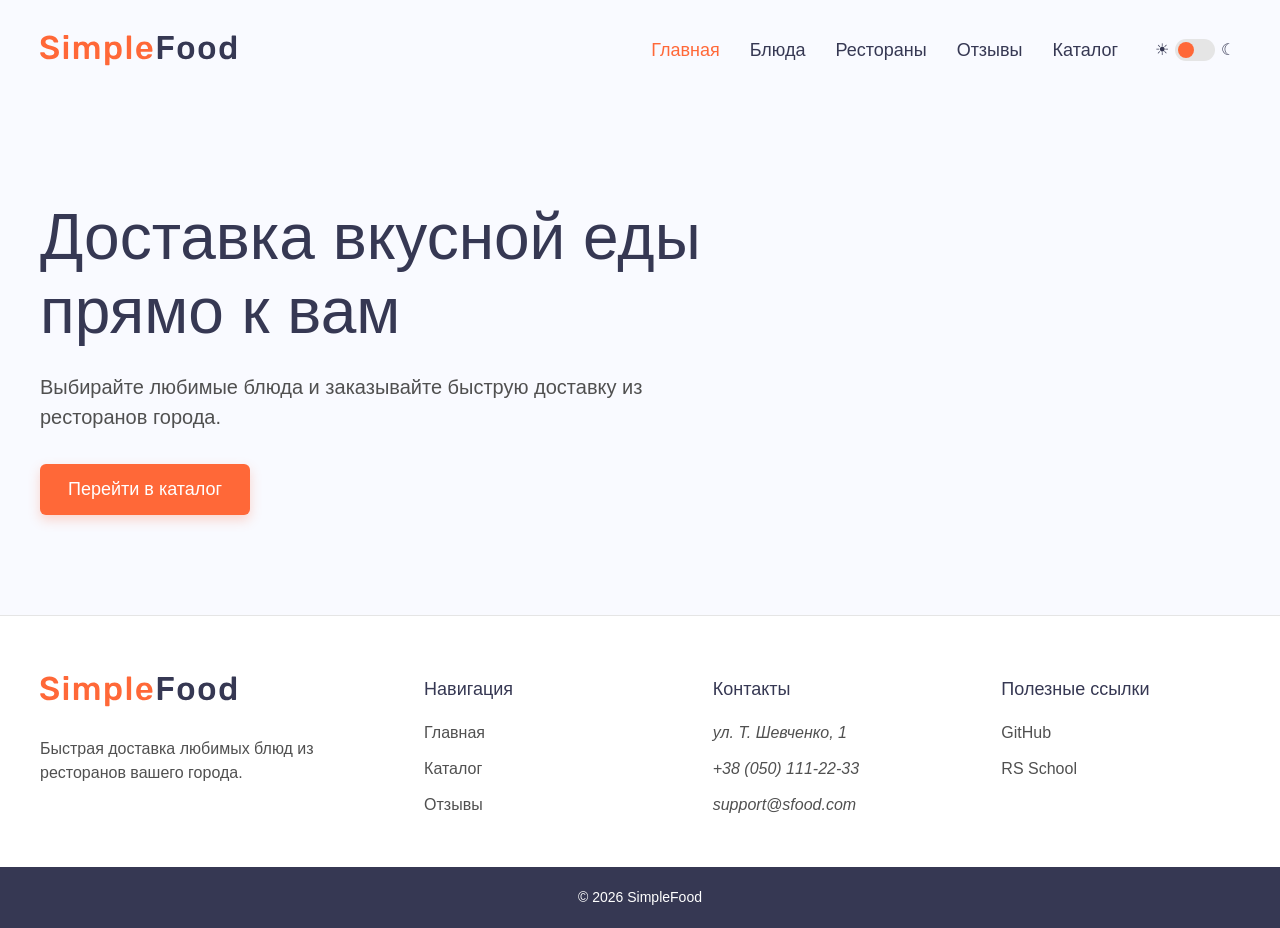
==== index.html @ 5d82dd4d "feat: add shared page structure" ====
<!DOCTYPE html>
<html lang="ru">
<head>
  <meta charset="UTF-8">
  <meta name="viewport" content="width=device-width, initial-scale=1.0">
  <meta name="description" content="SimpleFood — сервис быстрой доставки любимых блюд из ресторанов города.">
  <title>SimpleFood — доставка еды</title>
  <link rel="icon" href="assets/icons/favicon.svg" type="image/svg+xml">
  <link rel="stylesheet" href="css/style.css">
</head>
<body>
  <header class="header">
    <div class="container header__container">
      <a class="logo" href="index.html" aria-label="SimpleFood — на главную">
        <img class="logo__image" src="assets/icons/logo.svg" width="197" height="31" alt="SimpleFood">
      </a>

      <nav class="navigation" id="mobile-menu" aria-label="Основная навигация">
        <ul class="navigation__list">
          <li><a class="navigation__link navigation__link--active" href="index.html" aria-current="page">Главная</a></li>
          <li><a class="navigation__link" href="#popular">Блюда</a></li>
          <li><a class="navigation__link" href="#restaurants">Рестораны</a></li>
          <li><a class="navigation__link" href="#reviews">Отзывы</a></li>
          <li><a class="navigation__link" href="catalog.html">Каталог</a></li>
        </ul>
      </nav>

      <div class="header__actions">
        <button class="theme-switch" type="button" aria-label="Включить тёмную тему" aria-pressed="false">
          <span class="theme-switch__icon" aria-hidden="true">☀</span>
          <span class="theme-switch__track"><span class="theme-switch__thumb"></span></span>
          <span class="theme-switch__icon" aria-hidden="true">☾</span>
        </button>
        <button class="burger" type="button" aria-label="Открыть меню" aria-expanded="false" aria-controls="mobile-menu">
          <span class="burger__line"></span>
          <span class="burger__line"></span>
          <span class="burger__line"></span>
        </button>
      </div>
    </div>
  </header>

  <main>
    <section class="page-intro">
      <div class="container">
        <h1 class="page-intro__title">Доставка вкусной еды прямо к вам</h1>
        <p class="page-intro__text">Выбирайте любимые блюда и заказывайте быструю доставку из ресторанов города.</p>
        <a class="button" href="catalog.html">Перейти в каталог</a>
      </div>
    </section>
  </main>

  <footer class="footer" id="contacts">
    <div class="container footer__content">
      <div class="footer__about">
        <a class="logo" href="index.html" aria-label="SimpleFood — на главную">
          <img class="logo__image" src="assets/icons/logo.svg" width="197" height="31" alt="SimpleFood">
        </a>
        <p>Быстрая доставка любимых блюд из ресторанов вашего города.</p>
      </div>

      <nav class="footer__navigation" aria-label="Навигация в подвале">
        <h2 class="footer__title">Навигация</h2>
        <ul class="footer__list">
          <li><a href="index.html">Главная</a></li>
          <li><a href="catalog.html">Каталог</a></li>
          <li><a href="#reviews">Отзывы</a></li>
        </ul>
      </nav>

      <div class="footer__contacts">
        <h2 class="footer__title">Контакты</h2>
        <address>
          <ul class="footer__list">
            <li><a href="https://maps.google.com/?q=Тараса+Шевченко+1" target="_blank" rel="noopener noreferrer">ул. Т. Шевченко, 1</a></li>
            <li><a href="tel:+380501112233">+38&nbsp;(050)&nbsp;111&#8209;22&#8209;33</a></li>
            <li><a href="mailto:support@sfood.com">support@sfood.com</a></li>
          </ul>
        </address>
      </div>

      <div class="footer__resources">
        <h2 class="footer__title">Полезные ссылки</h2>
        <ul class="footer__list">
          <li><a href="https://github.com/YessetHumanMan" target="_blank" rel="noopener noreferrer">GitHub</a></li>
          <li><a href="https://rs.school/" target="_blank" rel="noopener noreferrer">RS School</a></li>
        </ul>
      </div>
    </div>
    <div class="footer__bottom">
      <div class="container">
        <p>© 2026 SimpleFood</p>
      </div>
    </div>
  </footer>
</body>
</html>
---- css/style.css ----
@font-face {
  font-family: "Rubik";
  src: url("../assets/fonts/rubik-regular.woff2") format("woff2");
  font-weight: 400;
  font-style: normal;
  font-display: swap;
}

@font-face {
  font-family: "Rubik";
  src: url("../assets/fonts/rubik-medium.woff2") format("woff2");
  font-weight: 500;
  font-style: normal;
  font-display: swap;
}

:root {
  color-scheme: light;
  --color-background: #f9faff;
  --color-surface: #ffffff;
  --color-text: #363853;
  --color-muted: #505050;
  --color-accent: #ff6838;
  --color-accent-hover: #e95425;
  --color-border: #e5e5e5;
  --color-footer-bottom: #363853;
  --color-footer-bottom-text: #ffffff;
  --shadow: 0 5px 20px rgb(0 0 0 / 8%);
  --container-width: 1200px;
  --page-padding: 15px;
}

[data-theme="dark"] {
  color-scheme: dark;
  --color-background: #1d1f2b;
  --color-surface: #292c3d;
  --color-text: #f5f5f7;
  --color-muted: #c6c8d2;
  --color-accent: #ff7a50;
  --color-accent-hover: #ff9474;
  --color-border: #42465d;
  --color-footer-bottom: #11131b;
  --color-footer-bottom-text: #f5f5f7;
  --shadow: 0 5px 20px rgb(0 0 0 / 25%);
}

*,
*::before,
*::after {
  box-sizing: border-box;
}

html {
  scroll-behavior: smooth;
}

body {
  min-width: 320px;
  min-height: 100vh;
  margin: 0;
  display: flex;
  flex-direction: column;
  color: var(--color-text);
  background-color: var(--color-background);
  font-family: "Rubik", Arial, sans-serif;
  font-size: 18px;
  line-height: 1.5;
}

main {
  flex-grow: 1;
}

img {
  display: block;
  max-width: 100%;
  height: auto;
}

button,
a {
  font: inherit;
}

a {
  color: inherit;
  text-decoration: none;
}

button {
  color: inherit;
}

ul {
  margin: 0;
  padding: 0;
  list-style: none;
}

h1,
h2,
p {
  margin-top: 0;
}

.container {
  width: 100%;
  max-width: calc(var(--container-width) + 2 * var(--page-padding));
  margin-inline: auto;
  padding-inline: var(--page-padding);
}

.header {
  position: relative;
  z-index: 10;
  background-color: var(--color-background);
  border-bottom: 1px solid transparent;
}

.header__container {
  min-height: 100px;
  display: flex;
  align-items: center;
  gap: 32px;
}

.logo {
  display: inline-flex;
  flex-shrink: 0;
  border-radius: 4px;
}

.logo:focus-visible,
.navigation__link:focus-visible,
.footer a:focus-visible {
  outline: 2px solid var(--color-accent);
  outline-offset: 4px;
}

.navigation {
  margin-left: auto;
}

.navigation__list {
  display: flex;
  align-items: center;
  gap: 30px;
}

.navigation__link,
.footer a {
  transition: color 0.25s ease;
}

.navigation__link:hover,
.navigation__link--active,
.footer a:hover {
  color: var(--color-accent);
}

.header__actions {
  display: flex;
  align-items: center;
  gap: 18px;
}

.theme-switch {
  padding: 5px;
  display: inline-flex;
  align-items: center;
  gap: 6px;
  background: transparent;
  border: 0;
  border-radius: 20px;
  cursor: pointer;
}

.theme-switch:focus-visible,
.burger:focus-visible,
.button:focus-visible {
  outline: 2px solid var(--color-accent);
  outline-offset: 3px;
}

.theme-switch__icon {
  font-size: 16px;
  line-height: 1;
}

.theme-switch__track {
  width: 40px;
  height: 22px;
  padding: 3px;
  display: block;
  background-color: var(--color-border);
  border-radius: 20px;
  transition: background-color 0.25s ease;
}

.theme-switch__thumb {
  width: 16px;
  height: 16px;
  display: block;
  background-color: var(--color-accent);
  border-radius: 50%;
  transition: transform 0.25s ease;
}

[data-theme="dark"] .theme-switch__thumb {
  transform: translateX(18px);
}

.burger {
  width: 44px;
  height: 44px;
  padding: 10px 7px;
  display: none;
  flex-direction: column;
  justify-content: space-between;
  background: transparent;
  border: 0;
  border-radius: 4px;
  cursor: pointer;
}

.burger__line {
  width: 30px;
  height: 2px;
  display: block;
  background-color: currentColor;
  border-radius: 2px;
}

.page-intro {
  min-height: 420px;
  padding-block: 100px;
  display: flex;
  align-items: center;
}

.page-intro--compact {
  min-height: 320px;
  padding-block: 70px;
}

.page-intro__title {
  max-width: 760px;
  margin-bottom: 24px;
  font-size: clamp(38px, 5vw, 66px);
  font-weight: 500;
  line-height: 1.15;
}

.page-intro--compact .page-intro__title {
  font-size: clamp(36px, 4vw, 52px);
}

.page-intro__text {
  max-width: 650px;
  margin-bottom: 32px;
  color: var(--color-muted);
  font-size: 20px;
}

.button {
  min-height: 50px;
  padding: 12px 28px;
  display: inline-flex;
  align-items: center;
  justify-content: center;
  color: #ffffff;
  background-color: var(--color-accent);
  border-radius: 6px;
  box-shadow: 0 5px 12px rgb(255 104 56 / 25%);
  transition: background-color 0.25s ease, box-shadow 0.25s ease;
}

.button:hover {
  background-color: var(--color-accent-hover);
  box-shadow: 0 7px 16px rgb(255 104 56 / 35%);
}

.breadcrumbs {
  margin-bottom: 20px;
  display: flex;
  gap: 10px;
  color: var(--color-muted);
  font-size: 16px;
}

.breadcrumbs a:hover {
  color: var(--color-accent);
}

.footer {
  padding-top: 60px;
  background-color: var(--color-surface);
  border-top: 1px solid var(--color-border);
}

.footer__content {
  padding-bottom: 50px;
  display: grid;
  grid-template-columns: minmax(230px, 1.4fr) repeat(3, 1fr);
  gap: 50px;
}

.footer__about p {
  max-width: 290px;
  margin: 22px 0 0;
  color: var(--color-muted);
  font-size: 16px;
}

.footer__title {
  margin-bottom: 18px;
  font-size: 18px;
  font-weight: 500;
}

.footer__contacts {
  font-style: normal;
}

.footer__list {
  display: grid;
  gap: 12px;
  color: var(--color-muted);
  font-size: 16px;
}

.footer__bottom {
  padding-block: 20px;
  color: var(--color-footer-bottom-text);
  background-color: var(--color-footer-bottom);
  text-align: center;
}

.footer__bottom p {
  margin: 0;
  font-size: 14px;
}

@media (max-width: 900px) {
  .header__container {
    min-height: 80px;
  }

  .navigation__list {
    gap: 18px;
  }

  .navigation__link {
    font-size: 16px;
  }

  .footer__content {
    grid-template-columns: repeat(2, 1fr);
  }
}

@media (max-width: 768px) {
  :root {
    --page-padding: 24px;
  }

  .navigation {
    display: none;
  }

  .header__actions {
    margin-left: auto;
  }

  .burger {
    display: flex;
  }

  .page-intro {
    min-height: 360px;
    padding-block: 70px;
  }
}

@media (max-width: 520px) {
  :root {
    --page-padding: 15px;
  }

  body {
    font-size: 16px;
  }

  .header__container {
    min-height: 70px;
    gap: 12px;
  }

  .logo__image {
    width: 150px;
  }

  .header__actions {
    gap: 8px;
  }

  .theme-switch__icon {
    display: none;
  }

  .page-intro {
    min-height: 330px;
    padding-block: 55px;
  }

  .page-intro__text {
    font-size: 18px;
  }

  .footer {
    padding-top: 45px;
  }

  .footer__content {
    padding-bottom: 40px;
    grid-template-columns: 1fr;
    gap: 34px;
  }
}
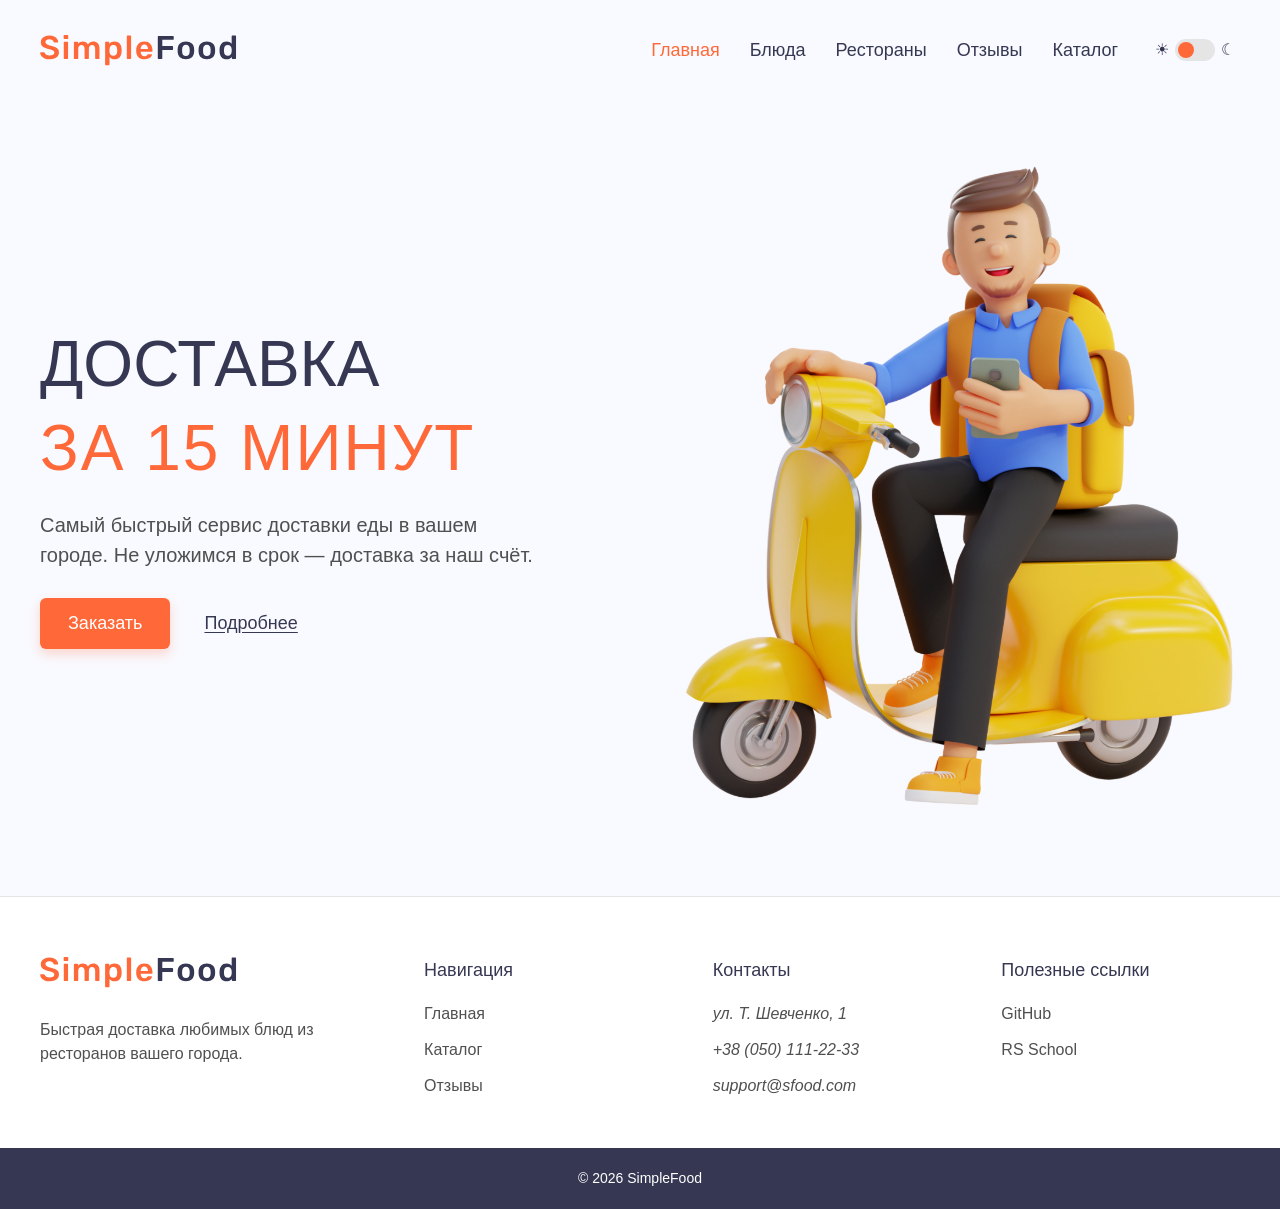
==== commit fdea505b: "feat: add delivery hero section" ====
--- a/index.html
+++ b/index.html
@@ -41,11 +41,17 @@
   </header>
 
   <main>
-    <section class="page-intro">
-      <div class="container">
-        <h1 class="page-intro__title">Доставка вкусной еды прямо к вам</h1>
-        <p class="page-intro__text">Выбирайте любимые блюда и заказывайте быструю доставку из ресторанов города.</p>
-        <a class="button" href="catalog.html">Перейти в каталог</a>
+    <section class="hero">
+      <div class="container hero__container">
+        <div class="hero__content">
+          <h1 class="hero__title">Доставка <span>за 15 минут</span></h1>
+          <p class="hero__text">Самый быстрый сервис доставки еды в вашем городе. Не уложимся в срок — доставка за наш счёт.</p>
+          <div class="hero__actions">
+            <a class="button" href="catalog.html">Заказать</a>
+            <a class="text-link" href="#benefits">Подробнее</a>
+          </div>
+        </div>
+        <img class="hero__image" src="assets/images/hero/courier.png" width="560" height="660" alt="Курьер SimpleFood на жёлтом скутере">
       </div>
     </section>
   </main>
--- a/css/style.css
+++ b/css/style.css
@@ -132,6 +132,7 @@
 
 .logo:focus-visible,
 .navigation__link:focus-visible,
+.text-link:focus-visible,
 .footer a:focus-visible {
   outline: 2px solid var(--color-accent);
   outline-offset: 4px;
@@ -231,6 +232,69 @@
   border-radius: 2px;
 }
 
+.hero {
+  padding-block: 55px 80px;
+}
+
+.hero__container {
+  min-height: 660px;
+  display: flex;
+  align-items: center;
+  justify-content: space-between;
+  gap: 60px;
+}
+
+.hero__content {
+  position: relative;
+  z-index: 1;
+  width: 100%;
+  max-width: 500px;
+}
+
+.hero__title {
+  margin-bottom: 20px;
+  font-size: clamp(48px, 5vw, 66px);
+  font-weight: 500;
+  line-height: 1.3;
+  text-transform: uppercase;
+}
+
+.hero__title span {
+  display: block;
+  color: var(--color-accent);
+  letter-spacing: 2px;
+}
+
+.hero__text {
+  margin-bottom: 28px;
+  color: var(--color-muted);
+  font-size: 20px;
+}
+
+.hero__actions {
+  display: flex;
+  align-items: center;
+  gap: 34px;
+}
+
+.text-link {
+  border-radius: 3px;
+  text-decoration: underline;
+  text-underline-offset: 3px;
+  transition: color 0.25s ease, text-decoration-color 0.25s ease;
+}
+
+.text-link:hover {
+  color: var(--color-accent);
+  text-decoration-color: transparent;
+}
+
+.hero__image {
+  width: min(48%, 560px);
+  flex-shrink: 0;
+  object-fit: contain;
+}
+
 .page-intro {
   min-height: 420px;
   padding-block: 100px;
@@ -344,14 +408,40 @@
 @media (max-width: 900px) {
   .header__container {
     min-height: 80px;
+    gap: 18px;
+  }
+
+  .header .logo__image {
+    width: 165px;
   }
 
   .navigation__list {
-    gap: 18px;
+    gap: 14px;
   }
 
   .navigation__link {
-    font-size: 16px;
+    font-size: 15px;
+  }
+
+  .header__actions {
+    gap: 10px;
+  }
+
+  .theme-switch__icon {
+    display: none;
+  }
+
+  .hero__container {
+    min-height: 570px;
+    gap: 25px;
+  }
+
+  .hero__content {
+    max-width: 420px;
+  }
+
+  .hero__image {
+    width: min(46%, 450px);
   }
 
   .footer__content {
@@ -376,6 +466,27 @@
     display: flex;
   }
 
+  .hero {
+    padding-block: 30px 60px;
+  }
+
+  .hero__container {
+    position: relative;
+    min-height: 560px;
+    justify-content: center;
+  }
+
+  .hero__content {
+    max-width: 500px;
+  }
+
+  .hero__image {
+    position: absolute;
+    right: 5%;
+    width: min(65vw, 500px);
+    opacity: 0.2;
+  }
+
   .page-intro {
     min-height: 360px;
     padding-block: 70px;
@@ -396,7 +507,8 @@
     gap: 12px;
   }
 
-  .logo__image {
+  .header .logo__image,
+  .footer .logo__image {
     width: 150px;
   }
 
@@ -406,6 +518,42 @@
 
   .theme-switch__icon {
     display: none;
+  }
+
+  .hero {
+    padding-block: 20px 45px;
+  }
+
+  .hero__container {
+    min-height: 450px;
+    justify-content: flex-start;
+  }
+
+  .hero__title {
+    max-width: 340px;
+    margin-bottom: 16px;
+    font-size: clamp(38px, 11vw, 48px);
+  }
+
+  .hero__text {
+    max-width: 340px;
+    margin-bottom: 24px;
+    font-size: 16px;
+  }
+
+  .hero__actions {
+    gap: 24px;
+  }
+
+  .hero__actions .button {
+    min-height: 44px;
+    padding: 9px 24px;
+    font-size: 15px;
+  }
+
+  .hero__image {
+    right: -10px;
+    width: 270px;
   }
 
   .page-intro {
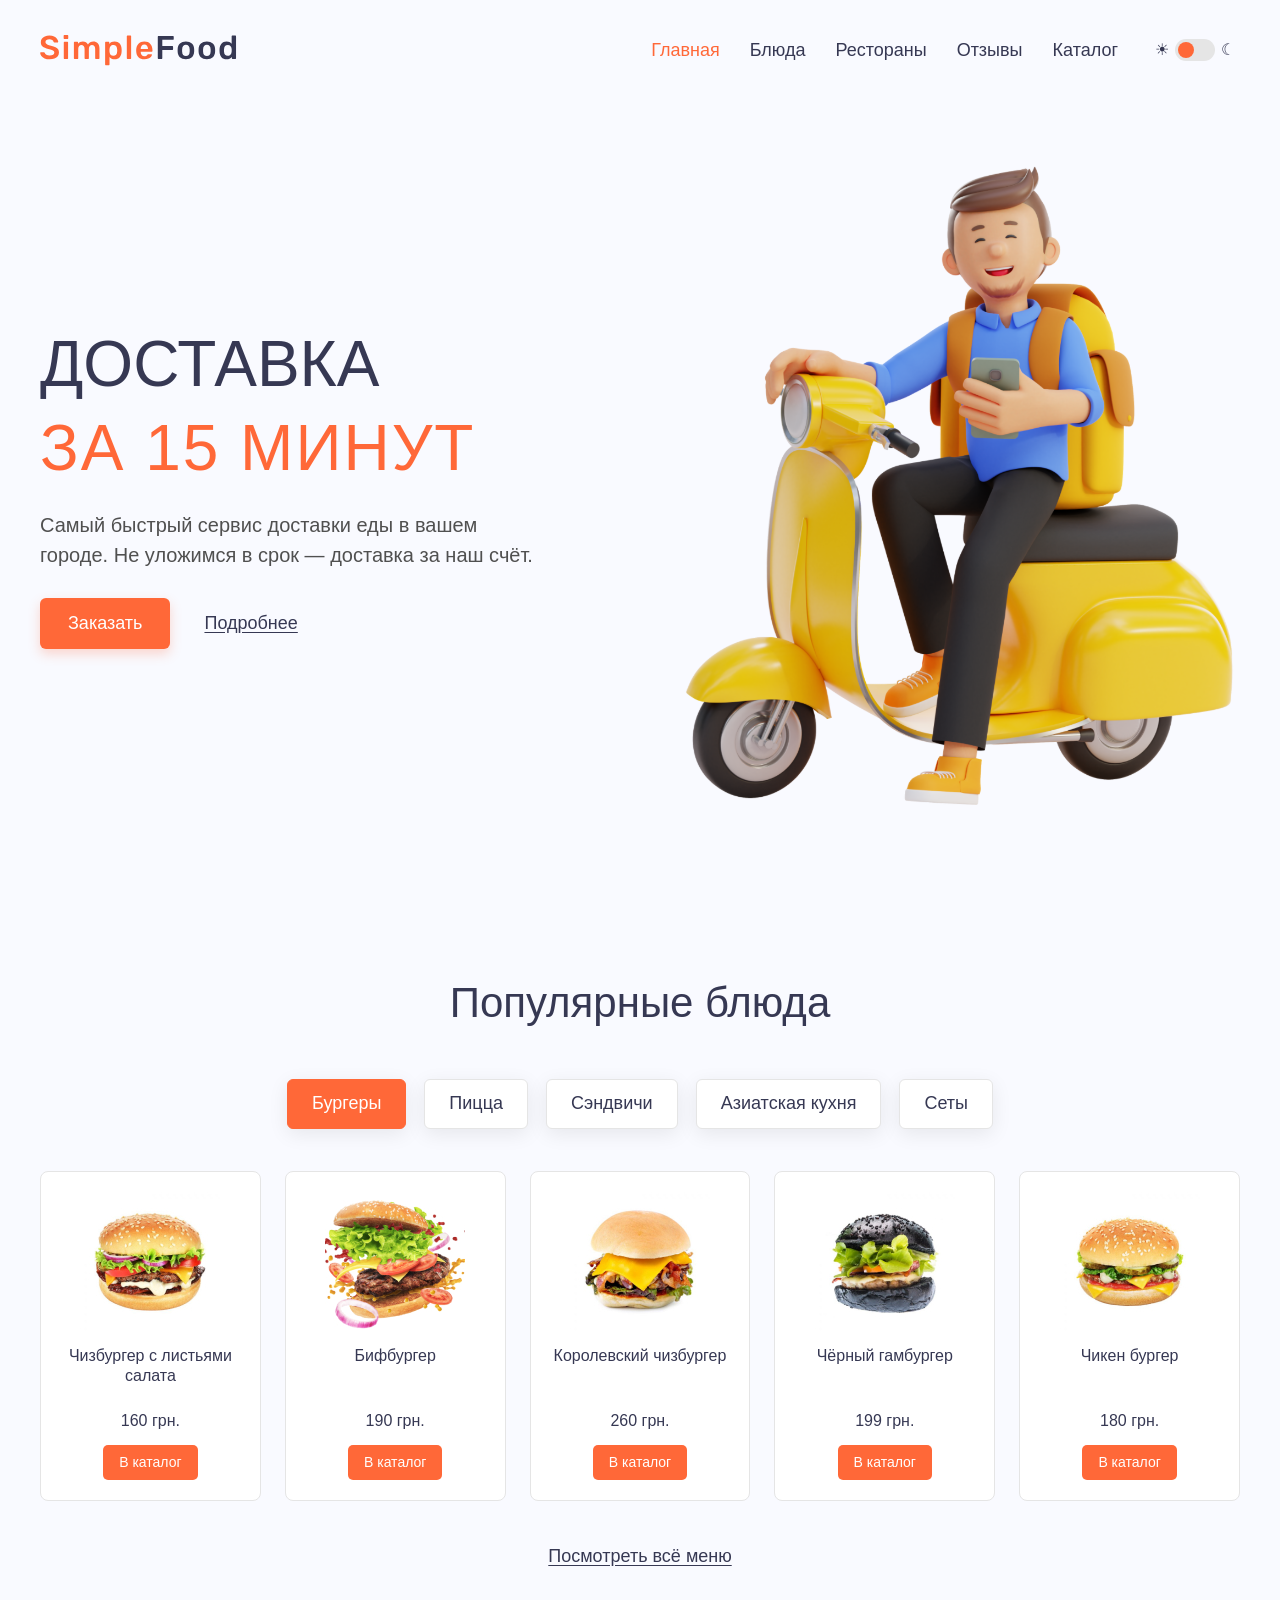
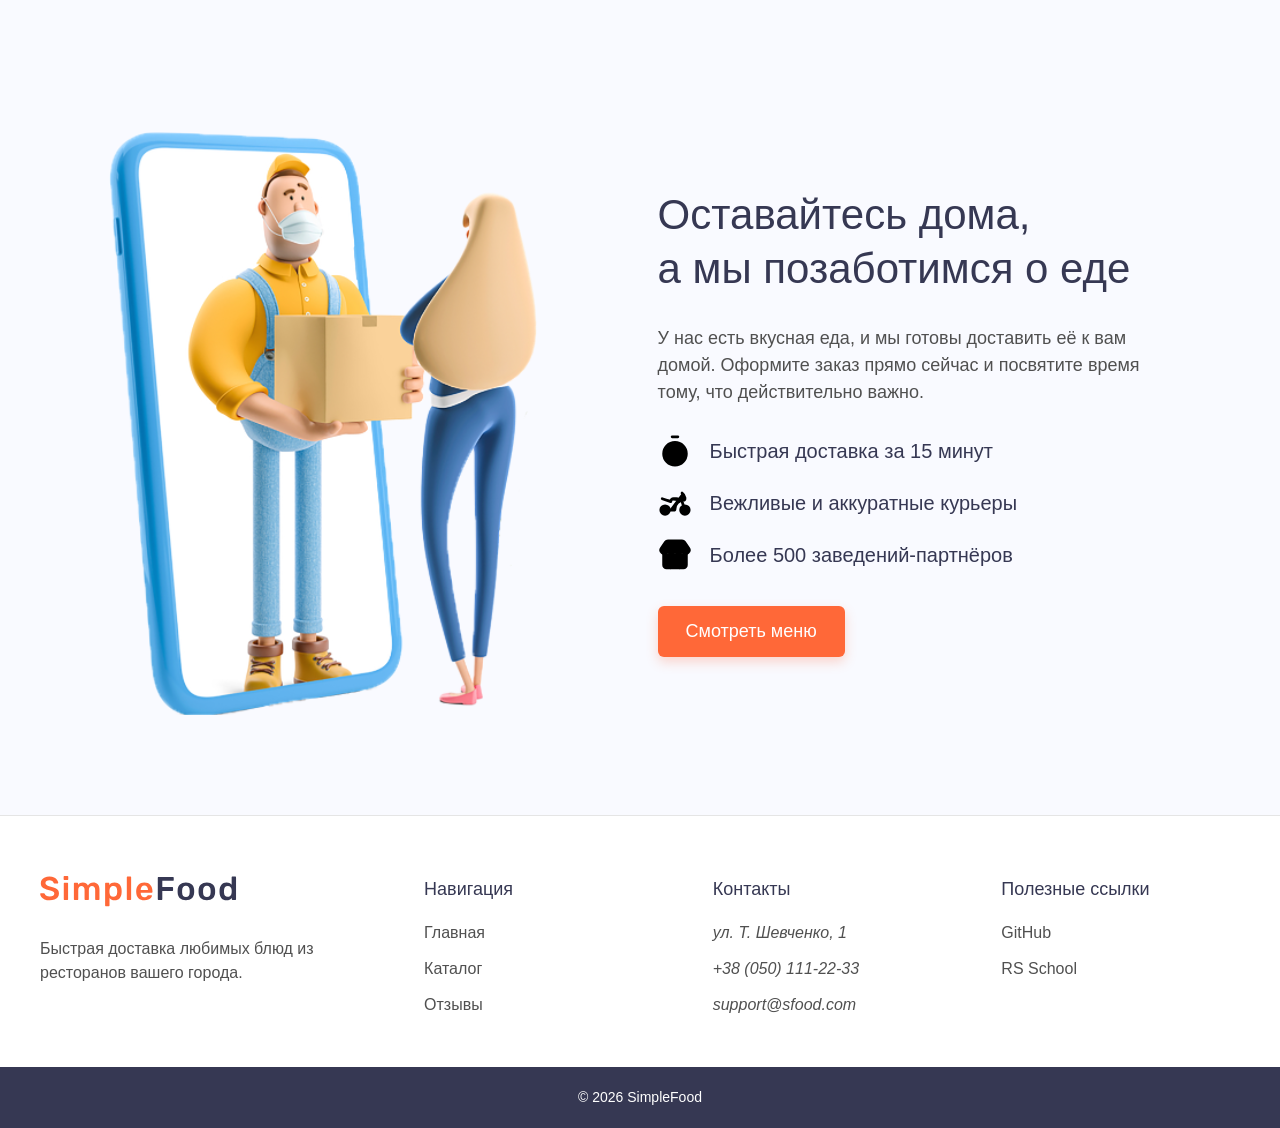
==== commit c1918fa4: "feat: add popular dishes and delivery benefits" ====
--- a/index.html
+++ b/index.html
@@ -54,6 +54,88 @@
         <img class="hero__image" src="assets/images/hero/courier.png" width="560" height="660" alt="Курьер SimpleFood на жёлтом скутере">
       </div>
     </section>
+
+    <section class="popular" id="popular">
+      <div class="container">
+        <h2 class="section-title">Популярные блюда</h2>
+        <ul class="category-list" aria-label="Категории популярных блюд">
+          <li><button class="category-list__button category-list__button--active" type="button" aria-pressed="true">Бургеры</button></li>
+          <li><button class="category-list__button" type="button" aria-pressed="false">Пицца</button></li>
+          <li><button class="category-list__button" type="button" aria-pressed="false">Сэндвичи</button></li>
+          <li><button class="category-list__button" type="button" aria-pressed="false">Азиатская кухня</button></li>
+          <li><button class="category-list__button" type="button" aria-pressed="false">Сеты</button></li>
+        </ul>
+
+        <ul class="product-grid">
+          <li>
+            <article class="product-card">
+              <img class="product-card__image" src="assets/images/products/cheeseburger.jpg" width="140" height="140" alt="Чизбургер с листьями салата">
+              <h3 class="product-card__title">Чизбургер с листьями салата</h3>
+              <p class="product-card__price">160 грн.</p>
+              <a class="product-card__link" href="catalog.html">В каталог</a>
+            </article>
+          </li>
+          <li>
+            <article class="product-card">
+              <img class="product-card__image" src="assets/images/products/beef-burger.jpg" width="140" height="140" alt="Бифбургер с говяжьей котлетой">
+              <h3 class="product-card__title">Бифбургер</h3>
+              <p class="product-card__price">190 грн.</p>
+              <a class="product-card__link" href="catalog.html">В каталог</a>
+            </article>
+          </li>
+          <li>
+            <article class="product-card">
+              <img class="product-card__image" src="assets/images/products/royal-burger.jpg" width="140" height="140" alt="Королевский чизбургер">
+              <h3 class="product-card__title">Королевский чизбургер</h3>
+              <p class="product-card__price">260 грн.</p>
+              <a class="product-card__link" href="catalog.html">В каталог</a>
+            </article>
+          </li>
+          <li>
+            <article class="product-card">
+              <img class="product-card__image" src="assets/images/products/black-burger.jpg" width="140" height="140" alt="Чёрный гамбургер">
+              <h3 class="product-card__title">Чёрный гамбургер</h3>
+              <p class="product-card__price">199 грн.</p>
+              <a class="product-card__link" href="catalog.html">В каталог</a>
+            </article>
+          </li>
+          <li>
+            <article class="product-card">
+              <img class="product-card__image" src="assets/images/products/chicken-burger.jpg" width="140" height="140" alt="Бургер с куриной котлетой">
+              <h3 class="product-card__title">Чикен бургер</h3>
+              <p class="product-card__price">180 грн.</p>
+              <a class="product-card__link" href="catalog.html">В каталог</a>
+            </article>
+          </li>
+        </ul>
+        <a class="popular__catalog-link text-link" href="catalog.html">Посмотреть всё меню</a>
+      </div>
+    </section>
+
+    <section class="benefits" id="benefits">
+      <div class="container benefits__container">
+        <img class="benefits__image" src="assets/images/benefits/delivery.png" width="440" height="585" alt="Курьер SimpleFood передаёт заказ клиенту">
+        <div class="benefits__content">
+          <h2 class="section-title benefits__title">Оставайтесь дома,<br>а мы позаботимся о еде</h2>
+          <p class="benefits__text">У нас есть вкусная еда, и мы готовы доставить её к вам домой. Оформите заказ прямо сейчас и посвятите время тому, что действительно важно.</p>
+          <ul class="benefits__list">
+            <li class="benefits__item">
+              <img src="assets/icons/timer.svg" width="34" height="34" alt="" aria-hidden="true">
+              <span>Быстрая доставка за 15 минут</span>
+            </li>
+            <li class="benefits__item">
+              <img src="assets/icons/motorbike.svg" width="34" height="34" alt="" aria-hidden="true">
+              <span>Вежливые и аккуратные курьеры</span>
+            </li>
+            <li class="benefits__item">
+              <img src="assets/icons/store.svg" width="34" height="34" alt="" aria-hidden="true">
+              <span>Более 500 заведений-партнёров</span>
+            </li>
+          </ul>
+          <a class="button" href="catalog.html">Смотреть меню</a>
+        </div>
+      </div>
+    </section>
   </main>
 
   <footer class="footer" id="contacts">
--- a/css/style.css
+++ b/css/style.css
@@ -295,6 +295,166 @@
   object-fit: contain;
 }
 
+.section-title {
+  margin-bottom: 48px;
+  font-size: clamp(32px, 4vw, 42px);
+  font-weight: 500;
+  line-height: 1.3;
+  text-align: center;
+}
+
+.popular {
+  padding-block: 80px;
+}
+
+.category-list {
+  margin-bottom: 42px;
+  display: flex;
+  justify-content: center;
+  gap: 18px;
+}
+
+.category-list__button {
+  min-height: 50px;
+  padding: 10px 24px;
+  color: var(--color-text);
+  background-color: var(--color-surface);
+  border: 1px solid var(--color-border);
+  border-radius: 6px;
+  box-shadow: var(--shadow);
+  cursor: pointer;
+  white-space: nowrap;
+  transition: color 0.25s ease, background-color 0.25s ease, border-color 0.25s ease;
+}
+
+.category-list__button:hover,
+.category-list__button--active {
+  color: #ffffff;
+  background-color: var(--color-accent);
+  border-color: var(--color-accent);
+}
+
+.category-list__button:focus-visible,
+.product-card__link:focus-visible {
+  outline: 2px solid var(--color-accent);
+  outline-offset: 3px;
+}
+
+.product-grid {
+  display: grid;
+  grid-template-columns: repeat(5, minmax(0, 1fr));
+  gap: 24px;
+}
+
+.product-card {
+  min-height: 330px;
+  padding: 20px 15px;
+  display: flex;
+  flex-direction: column;
+  align-items: center;
+  background-color: var(--color-surface);
+  border: 1px solid var(--color-border);
+  border-radius: 8px;
+  text-align: center;
+  transition: border-color 0.25s ease, box-shadow 0.25s ease, transform 0.25s ease;
+}
+
+.product-card:hover {
+  border-color: var(--color-accent);
+  box-shadow: var(--shadow);
+  transform: translateY(-3px);
+}
+
+.product-card__image {
+  width: 140px;
+  height: 140px;
+  margin-bottom: 14px;
+  object-fit: cover;
+}
+
+.product-card__title {
+  margin: 0 0 10px;
+  font-size: 16px;
+  font-weight: 400;
+  line-height: 1.3;
+}
+
+.product-card__price {
+  margin: auto 0 12px;
+  font-size: 16px;
+  font-weight: 500;
+}
+
+.product-card__link {
+  min-height: 34px;
+  padding: 7px 16px;
+  color: #ffffff;
+  background-color: var(--color-accent);
+  border-radius: 5px;
+  font-size: 14px;
+  transition: background-color 0.25s ease;
+}
+
+.product-card__link:hover {
+  background-color: var(--color-accent-hover);
+}
+
+.popular__catalog-link {
+  width: fit-content;
+  margin: 42px auto 0;
+  display: block;
+}
+
+.benefits {
+  padding-block: 80px 100px;
+}
+
+.benefits__container {
+  display: flex;
+  align-items: center;
+  justify-content: center;
+  gap: clamp(50px, 9vw, 120px);
+}
+
+.benefits__image {
+  width: min(42%, 440px);
+  flex-shrink: 0;
+  object-fit: contain;
+}
+
+.benefits__content {
+  max-width: 520px;
+}
+
+.benefits__title {
+  margin-bottom: 28px;
+  text-align: left;
+}
+
+.benefits__text {
+  margin-bottom: 28px;
+  color: var(--color-muted);
+}
+
+.benefits__list {
+  margin-bottom: 34px;
+  display: grid;
+  gap: 18px;
+}
+
+.benefits__item {
+  display: flex;
+  align-items: center;
+  gap: 18px;
+  font-size: 20px;
+}
+
+.benefits__item img {
+  width: 34px;
+  height: 34px;
+  flex-shrink: 0;
+}
+
 .page-intro {
   min-height: 420px;
   padding-block: 100px;
@@ -444,6 +604,24 @@
     width: min(46%, 450px);
   }
 
+  .category-list {
+    justify-content: flex-start;
+    overflow-x: auto;
+    padding: 4px 2px 14px;
+  }
+
+  .product-grid {
+    grid-template-columns: repeat(3, minmax(0, 1fr));
+  }
+
+  .benefits__container {
+    gap: 45px;
+  }
+
+  .benefits__item {
+    font-size: 18px;
+  }
+
   .footer__content {
     grid-template-columns: repeat(2, 1fr);
   }
@@ -487,6 +665,41 @@
     opacity: 0.2;
   }
 
+  .popular,
+  .benefits {
+    padding-block: 60px;
+  }
+
+  .section-title {
+    margin-bottom: 34px;
+  }
+
+  .category-list {
+    margin-bottom: 30px;
+  }
+
+  .product-grid {
+    grid-template-columns: repeat(2, minmax(0, 1fr));
+    gap: 18px;
+  }
+
+  .benefits__container {
+    flex-direction: column;
+    gap: 35px;
+  }
+
+  .benefits__image {
+    width: min(70%, 340px);
+  }
+
+  .benefits__content {
+    max-width: 580px;
+  }
+
+  .benefits__title {
+    text-align: left;
+  }
+
   .page-intro {
     min-height: 360px;
     padding-block: 70px;
@@ -556,6 +769,61 @@
     width: 270px;
   }
 
+  .popular,
+  .benefits {
+    padding-block: 45px;
+  }
+
+  .section-title {
+    margin-bottom: 28px;
+  }
+
+  .category-list {
+    gap: 10px;
+  }
+
+  .category-list__button {
+    min-height: 44px;
+    padding: 8px 18px;
+    font-size: 15px;
+  }
+
+  .product-grid {
+    gap: 10px;
+  }
+
+  .product-card {
+    min-height: 300px;
+    padding: 14px 8px;
+  }
+
+  .product-card__image {
+    width: 120px;
+    height: 120px;
+  }
+
+  .popular__catalog-link {
+    margin-top: 30px;
+  }
+
+  .benefits__image {
+    width: min(75%, 280px);
+  }
+
+  .benefits__text {
+    font-size: 16px;
+  }
+
+  .benefits__item {
+    gap: 14px;
+    font-size: 16px;
+  }
+
+  .benefits__item img {
+    width: 30px;
+    height: 30px;
+  }
+
   .page-intro {
     min-height: 330px;
     padding-block: 55px;
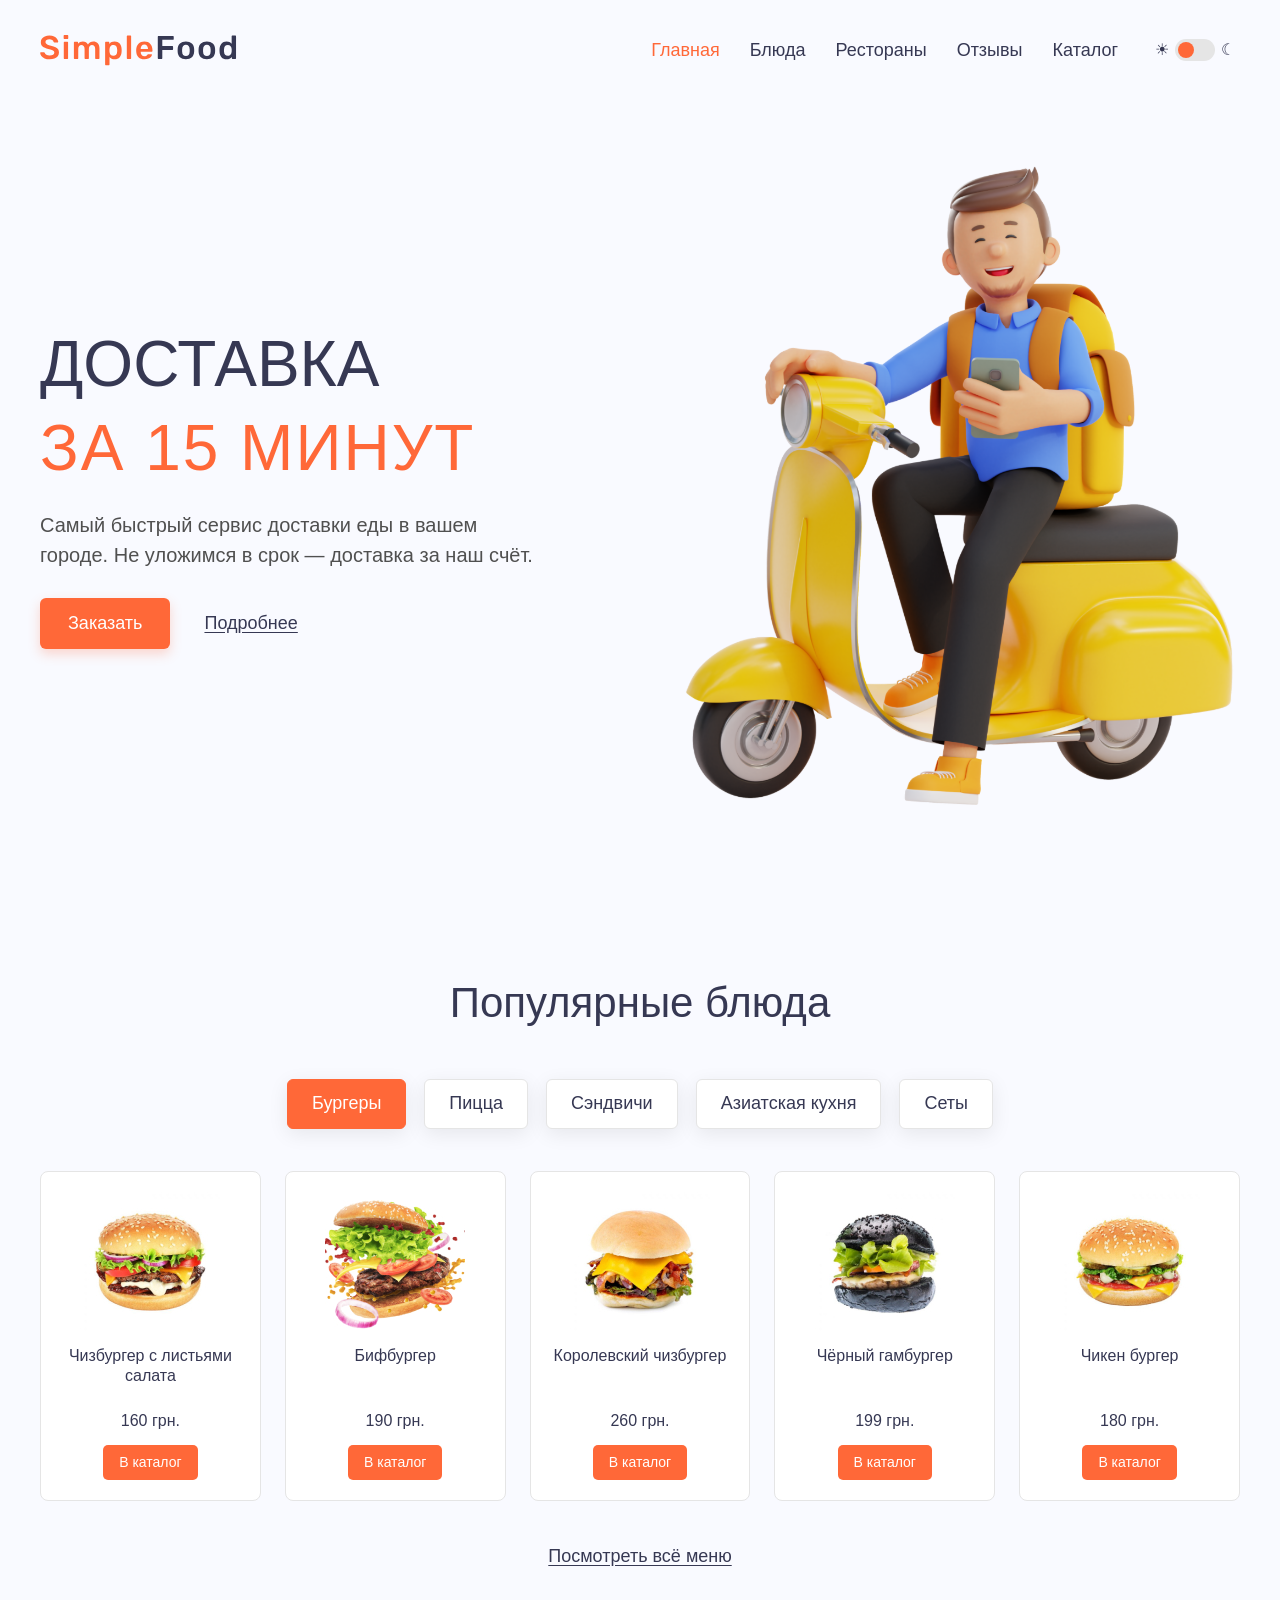
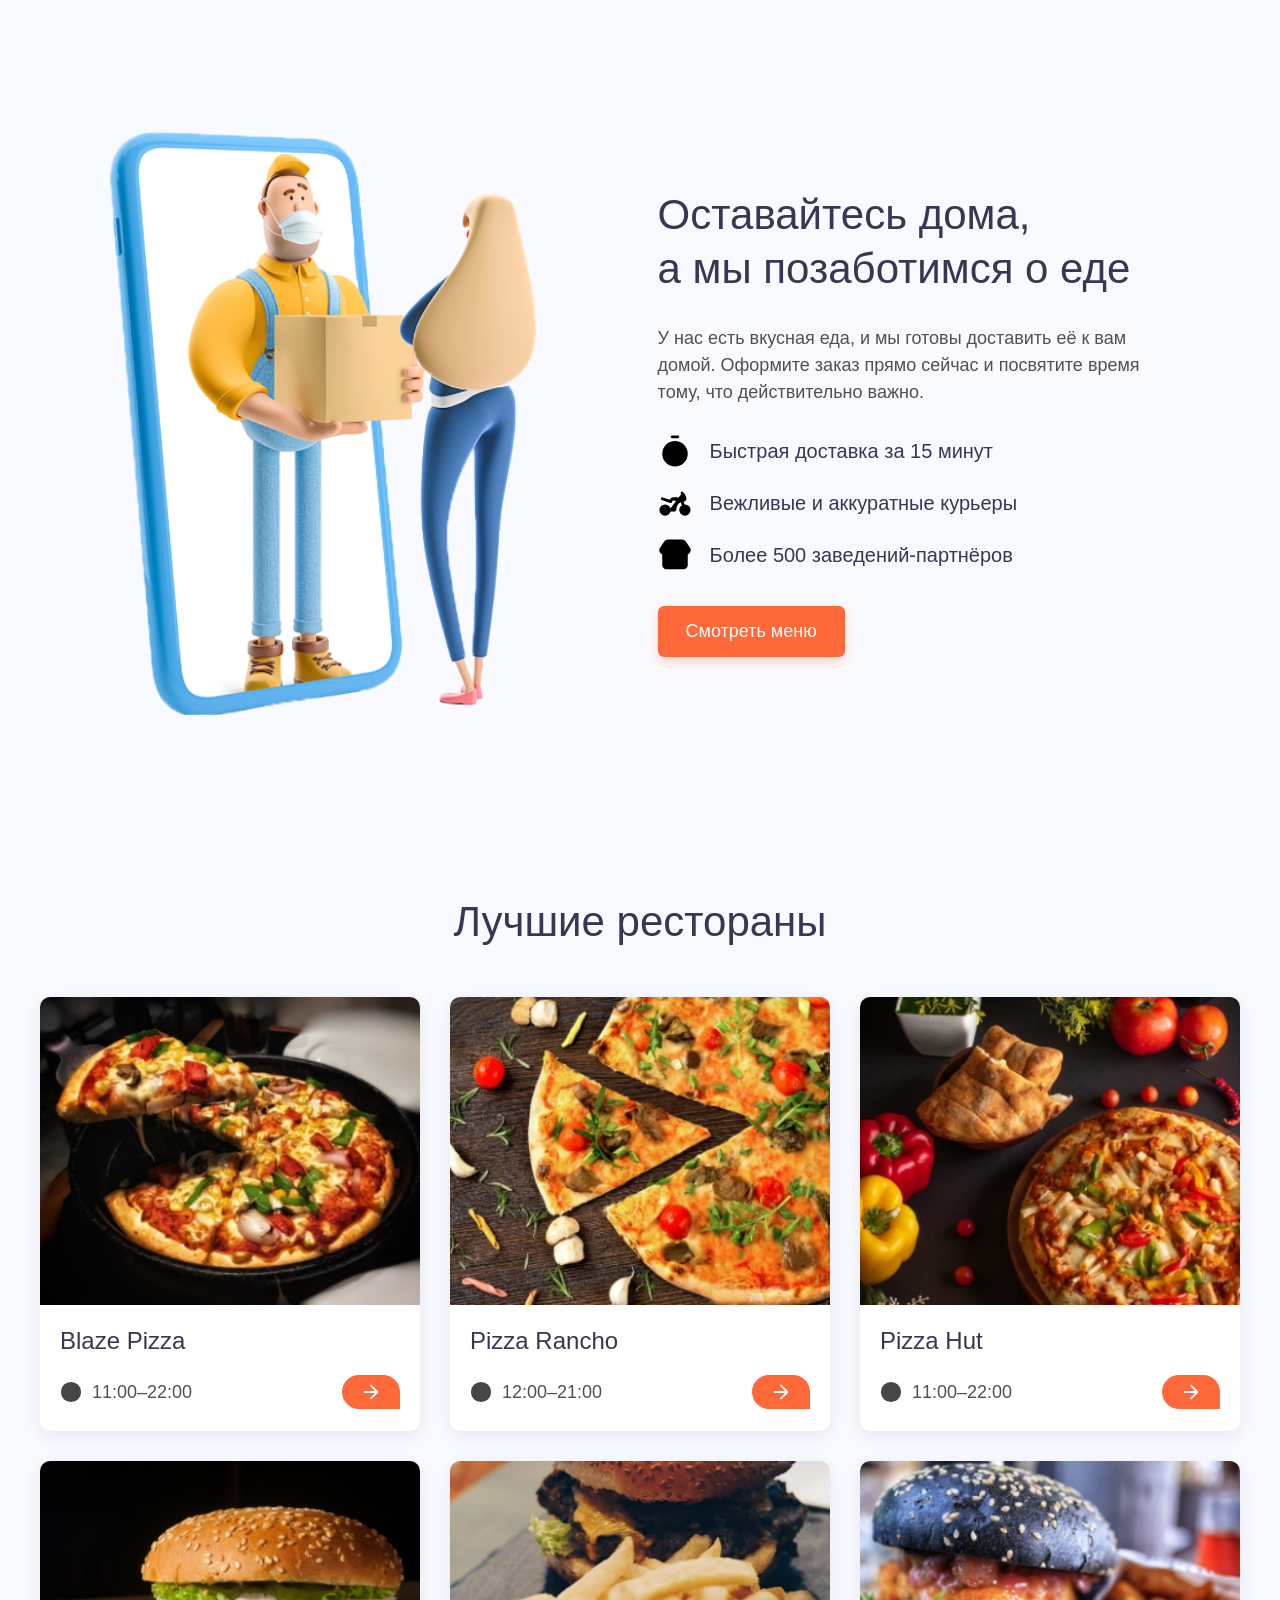
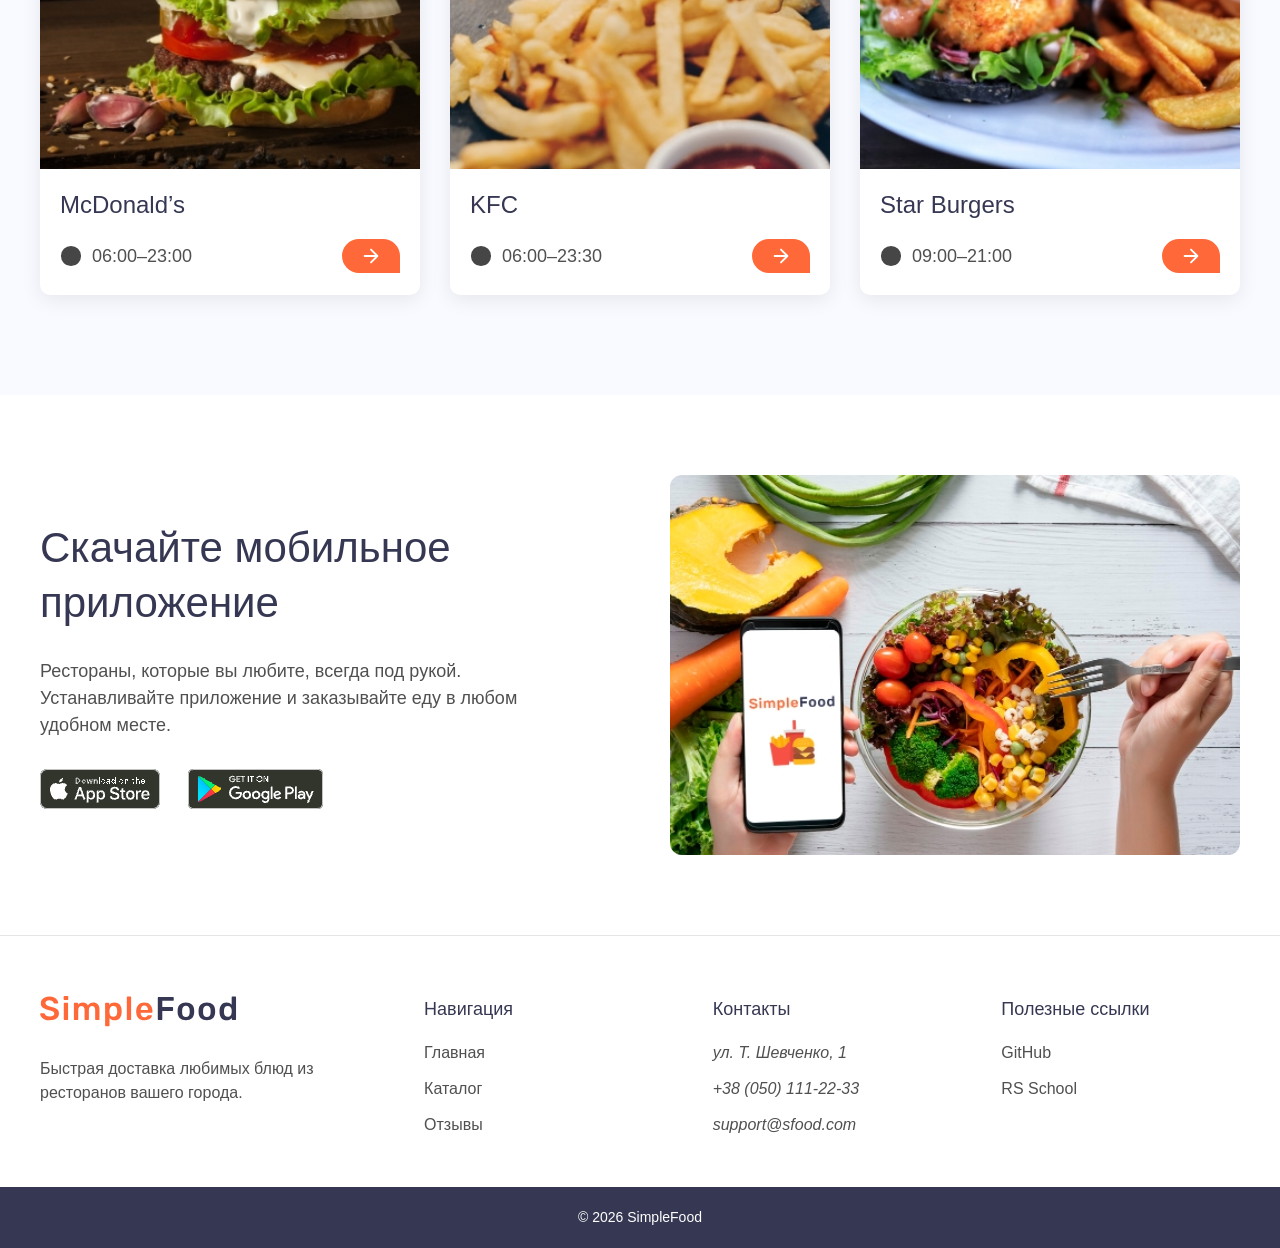
==== commit 96f2682c: "feat: add restaurants and mobile app sections" ====
--- a/index.html
+++ b/index.html
@@ -136,6 +136,100 @@
         </div>
       </div>
     </section>
+
+    <section class="restaurants" id="restaurants">
+      <div class="container">
+        <h2 class="section-title">Лучшие рестораны</h2>
+        <ul class="restaurant-grid">
+          <li>
+            <article class="restaurant-card">
+              <img class="restaurant-card__image" src="assets/images/restaurants/blaze-pizza.jpg" width="370" height="300" alt="Пицца с томатами и зеленью от Blaze Pizza">
+              <div class="restaurant-card__content">
+                <h3 class="restaurant-card__title">Blaze Pizza</h3>
+                <div class="restaurant-card__details">
+                  <p class="restaurant-card__hours"><img src="assets/icons/clock.svg" width="22" height="22" alt="" aria-hidden="true">11:00–22:00</p>
+                  <a class="restaurant-card__link" href="catalog.html" aria-label="Открыть меню Blaze Pizza"><img src="assets/icons/arrow-right.svg" width="22" height="22" alt="" aria-hidden="true"></a>
+                </div>
+              </div>
+            </article>
+          </li>
+          <li>
+            <article class="restaurant-card">
+              <img class="restaurant-card__image" src="assets/images/restaurants/rancho-pizza.jpg" width="370" height="300" alt="Пицца с колбасками от Pizza Rancho">
+              <div class="restaurant-card__content">
+                <h3 class="restaurant-card__title">Pizza Rancho</h3>
+                <div class="restaurant-card__details">
+                  <p class="restaurant-card__hours"><img src="assets/icons/clock.svg" width="22" height="22" alt="" aria-hidden="true">12:00–21:00</p>
+                  <a class="restaurant-card__link" href="catalog.html" aria-label="Открыть меню Pizza Rancho"><img src="assets/icons/arrow-right.svg" width="22" height="22" alt="" aria-hidden="true"></a>
+                </div>
+              </div>
+            </article>
+          </li>
+          <li>
+            <article class="restaurant-card">
+              <img class="restaurant-card__image" src="assets/images/restaurants/pizza-hut.jpg" width="370" height="300" alt="Пицца с грибами от Pizza Hut">
+              <div class="restaurant-card__content">
+                <h3 class="restaurant-card__title">Pizza Hut</h3>
+                <div class="restaurant-card__details">
+                  <p class="restaurant-card__hours"><img src="assets/icons/clock.svg" width="22" height="22" alt="" aria-hidden="true">11:00–22:00</p>
+                  <a class="restaurant-card__link" href="catalog.html" aria-label="Открыть меню Pizza Hut"><img src="assets/icons/arrow-right.svg" width="22" height="22" alt="" aria-hidden="true"></a>
+                </div>
+              </div>
+            </article>
+          </li>
+          <li>
+            <article class="restaurant-card">
+              <img class="restaurant-card__image" src="assets/images/restaurants/mcdonalds.jpg" width="370" height="300" alt="Бургер, картофель и напиток от McDonald's">
+              <div class="restaurant-card__content">
+                <h3 class="restaurant-card__title">McDonald’s</h3>
+                <div class="restaurant-card__details">
+                  <p class="restaurant-card__hours"><img src="assets/icons/clock.svg" width="22" height="22" alt="" aria-hidden="true">06:00–23:00</p>
+                  <a class="restaurant-card__link" href="catalog.html" aria-label="Открыть меню McDonald's"><img src="assets/icons/arrow-right.svg" width="22" height="22" alt="" aria-hidden="true"></a>
+                </div>
+              </div>
+            </article>
+          </li>
+          <li>
+            <article class="restaurant-card">
+              <img class="restaurant-card__image" src="assets/images/restaurants/kfc.jpg" width="370" height="300" alt="Куриные крылышки и картофель от KFC">
+              <div class="restaurant-card__content">
+                <h3 class="restaurant-card__title">KFC</h3>
+                <div class="restaurant-card__details">
+                  <p class="restaurant-card__hours"><img src="assets/icons/clock.svg" width="22" height="22" alt="" aria-hidden="true">06:00–23:30</p>
+                  <a class="restaurant-card__link" href="catalog.html" aria-label="Открыть меню KFC"><img src="assets/icons/arrow-right.svg" width="22" height="22" alt="" aria-hidden="true"></a>
+                </div>
+              </div>
+            </article>
+          </li>
+          <li>
+            <article class="restaurant-card">
+              <img class="restaurant-card__image" src="assets/images/restaurants/star-burgers.jpg" width="370" height="300" alt="Бургер и картофель от Star Burgers">
+              <div class="restaurant-card__content">
+                <h3 class="restaurant-card__title">Star Burgers</h3>
+                <div class="restaurant-card__details">
+                  <p class="restaurant-card__hours"><img src="assets/icons/clock.svg" width="22" height="22" alt="" aria-hidden="true">09:00–21:00</p>
+                  <a class="restaurant-card__link" href="catalog.html" aria-label="Открыть меню Star Burgers"><img src="assets/icons/arrow-right.svg" width="22" height="22" alt="" aria-hidden="true"></a>
+                </div>
+              </div>
+            </article>
+          </li>
+        </ul>
+      </div>
+    </section>
+
+    <section class="mobile-app">
+      <div class="container mobile-app__container">
+        <div class="mobile-app__content">
+          <h2 class="section-title mobile-app__title">Скачайте мобильное приложение</h2>
+          <p class="mobile-app__text">Рестораны, которые вы любите, всегда под рукой. Устанавливайте приложение и заказывайте еду в любом удобном месте.</p>
+          <ul class="mobile-app__stores">
+            <li><a href="https://www.apple.com/app-store/" target="_blank" rel="noopener noreferrer" aria-label="Скачать приложение в App Store"><img src="assets/images/app/app-store.jpg" width="120" height="40" alt="Доступно в App Store"></a></li>
+            <li><a href="https://play.google.com/store" target="_blank" rel="noopener noreferrer" aria-label="Скачать приложение в Google Play"><img src="assets/images/app/google-play.png" width="135" height="40" alt="Доступно в Google Play"></a></li>
+          </ul>
+        </div>
+        <img class="mobile-app__image" src="assets/images/app/phones.jpg" width="570" height="380" alt="Приложение SimpleFood на мобильных устройствах">
+      </div>
+    </section>
   </main>
 
   <footer class="footer" id="contacts">
--- a/css/style.css
+++ b/css/style.css
@@ -455,6 +455,150 @@
   flex-shrink: 0;
 }
 
+.restaurants {
+  padding-block: 80px 100px;
+}
+
+.restaurant-grid {
+  display: grid;
+  grid-template-columns: repeat(3, minmax(0, 1fr));
+  gap: 30px;
+}
+
+.restaurant-card {
+  height: 100%;
+  overflow: hidden;
+  background-color: var(--color-surface);
+  border-radius: 10px;
+  box-shadow: var(--shadow);
+  transition: box-shadow 0.25s ease, transform 0.25s ease;
+}
+
+.restaurant-card:hover {
+  box-shadow: 0 8px 24px rgb(0 0 0 / 14%);
+  transform: translateY(-4px);
+}
+
+.restaurant-card__image {
+  width: 100%;
+  aspect-ratio: 37 / 30;
+  object-fit: cover;
+}
+
+.restaurant-card__content {
+  padding: 18px 20px 22px;
+}
+
+.restaurant-card__title {
+  margin: 0 0 16px;
+  font-size: 24px;
+  font-weight: 400;
+}
+
+.restaurant-card__details {
+  display: flex;
+  align-items: center;
+  justify-content: space-between;
+  gap: 20px;
+}
+
+.restaurant-card__hours {
+  margin: 0;
+  display: flex;
+  align-items: center;
+  gap: 10px;
+  color: var(--color-muted);
+  font-size: 18px;
+}
+
+.restaurant-card__hours img {
+  width: 22px;
+  height: 22px;
+  opacity: 0.72;
+}
+
+.restaurant-card__link {
+  width: 58px;
+  height: 34px;
+  display: inline-flex;
+  align-items: center;
+  justify-content: center;
+  color: #ffffff;
+  background-color: var(--color-accent);
+  border-radius: 18px 18px 0 18px;
+  transition: background-color 0.25s ease, border-radius 0.25s ease;
+}
+
+.restaurant-card__link:hover {
+  background-color: var(--color-accent-hover);
+  border-radius: 18px;
+}
+
+.restaurant-card__link:focus-visible,
+.mobile-app__stores a:focus-visible {
+  outline: 2px solid var(--color-accent);
+  outline-offset: 3px;
+}
+
+.restaurant-card__link img {
+  width: 22px;
+  height: 22px;
+  filter: brightness(0) invert(1);
+}
+
+.mobile-app {
+  padding-block: 80px;
+  background-color: var(--color-surface);
+}
+
+.mobile-app__container {
+  display: flex;
+  align-items: center;
+  justify-content: space-between;
+  gap: 60px;
+}
+
+.mobile-app__content {
+  max-width: 480px;
+}
+
+.mobile-app__title {
+  margin-bottom: 28px;
+  text-align: left;
+}
+
+.mobile-app__text {
+  margin-bottom: 30px;
+  color: var(--color-muted);
+}
+
+.mobile-app__stores {
+  display: flex;
+  align-items: center;
+  gap: 28px;
+}
+
+.mobile-app__stores a {
+  display: block;
+  border-radius: 6px;
+  transition: opacity 0.25s ease, transform 0.25s ease;
+}
+
+.mobile-app__stores a:hover {
+  opacity: 0.8;
+  transform: translateY(-2px);
+}
+
+.mobile-app__image {
+  width: min(50%, 570px);
+  border-radius: 12px;
+  object-fit: cover;
+}
+
+[data-theme="dark"] .restaurant-card__hours img {
+  filter: brightness(0) invert(1);
+}
+
 .page-intro {
   min-height: 420px;
   padding-block: 100px;
@@ -622,6 +766,15 @@
     font-size: 18px;
   }
 
+  .restaurant-grid {
+    grid-template-columns: repeat(2, minmax(0, 1fr));
+    gap: 24px;
+  }
+
+  .mobile-app__container {
+    gap: 35px;
+  }
+
   .footer__content {
     grid-template-columns: repeat(2, 1fr);
   }
@@ -700,6 +853,23 @@
     text-align: left;
   }
 
+  .restaurants,
+  .mobile-app {
+    padding-block: 60px;
+  }
+
+  .mobile-app__container {
+    flex-direction: column;
+  }
+
+  .mobile-app__content {
+    max-width: 620px;
+  }
+
+  .mobile-app__image {
+    width: min(100%, 570px);
+  }
+
   .page-intro {
     min-height: 360px;
     padding-block: 70px;
@@ -824,6 +994,32 @@
     height: 30px;
   }
 
+  .restaurants,
+  .mobile-app {
+    padding-block: 45px;
+  }
+
+  .restaurant-grid {
+    grid-template-columns: 1fr;
+    gap: 20px;
+  }
+
+  .restaurant-card__title {
+    font-size: 22px;
+  }
+
+  .restaurant-card__hours {
+    font-size: 16px;
+  }
+
+  .mobile-app__stores {
+    gap: 14px;
+  }
+
+  .mobile-app__image {
+    border-radius: 8px;
+  }
+
   .page-intro {
     min-height: 330px;
     padding-block: 55px;
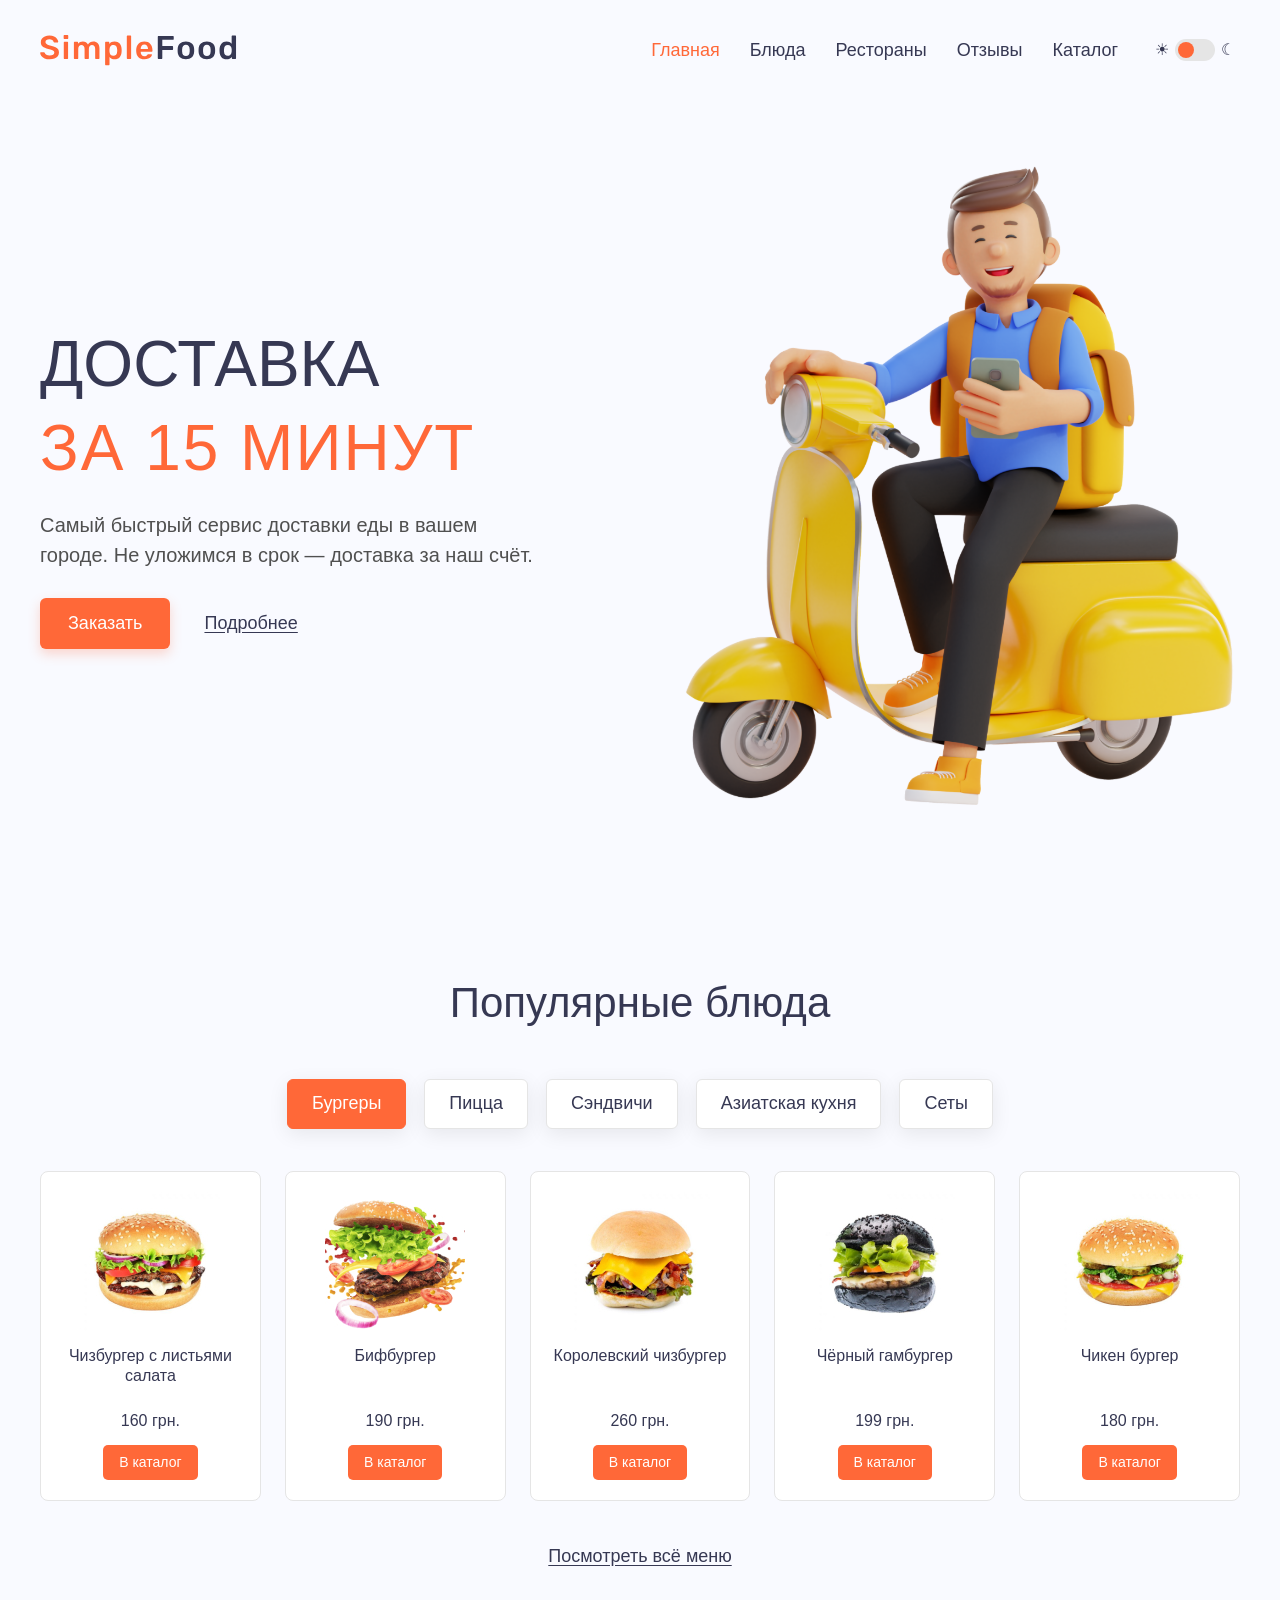
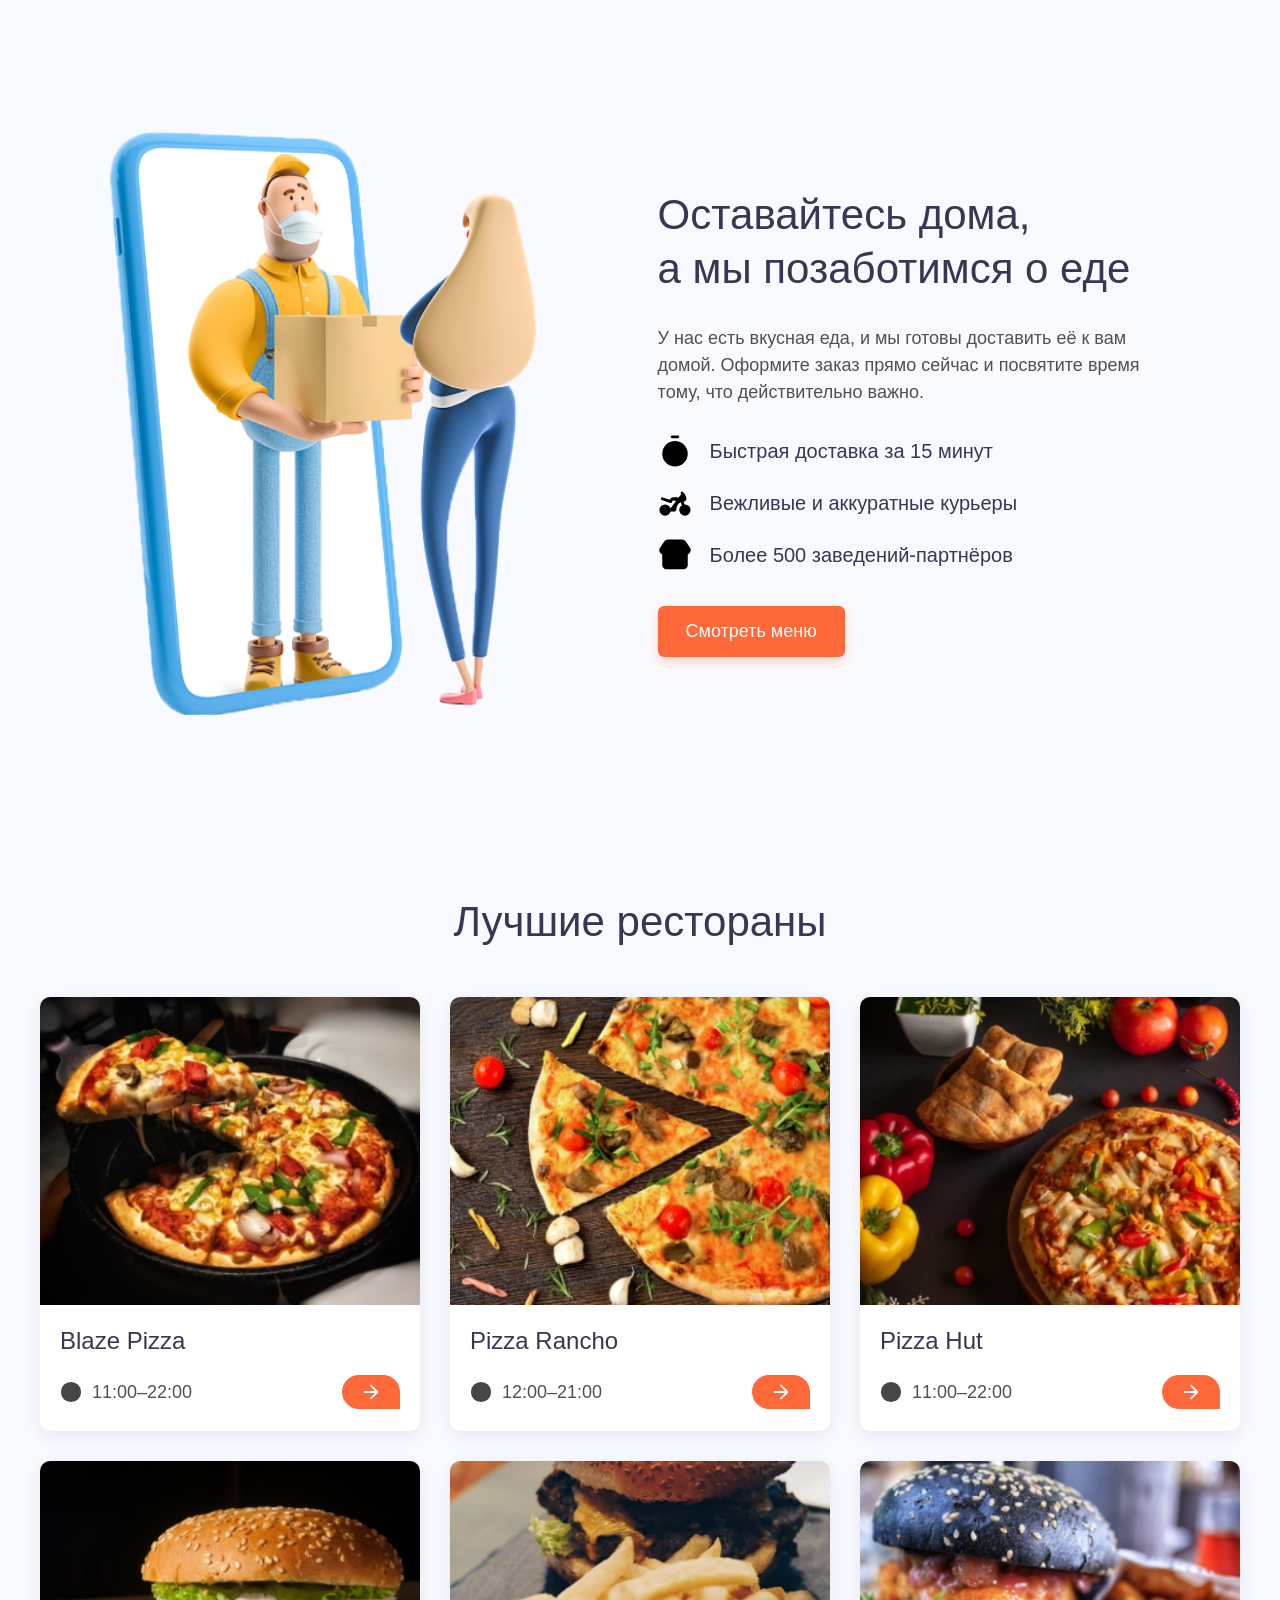
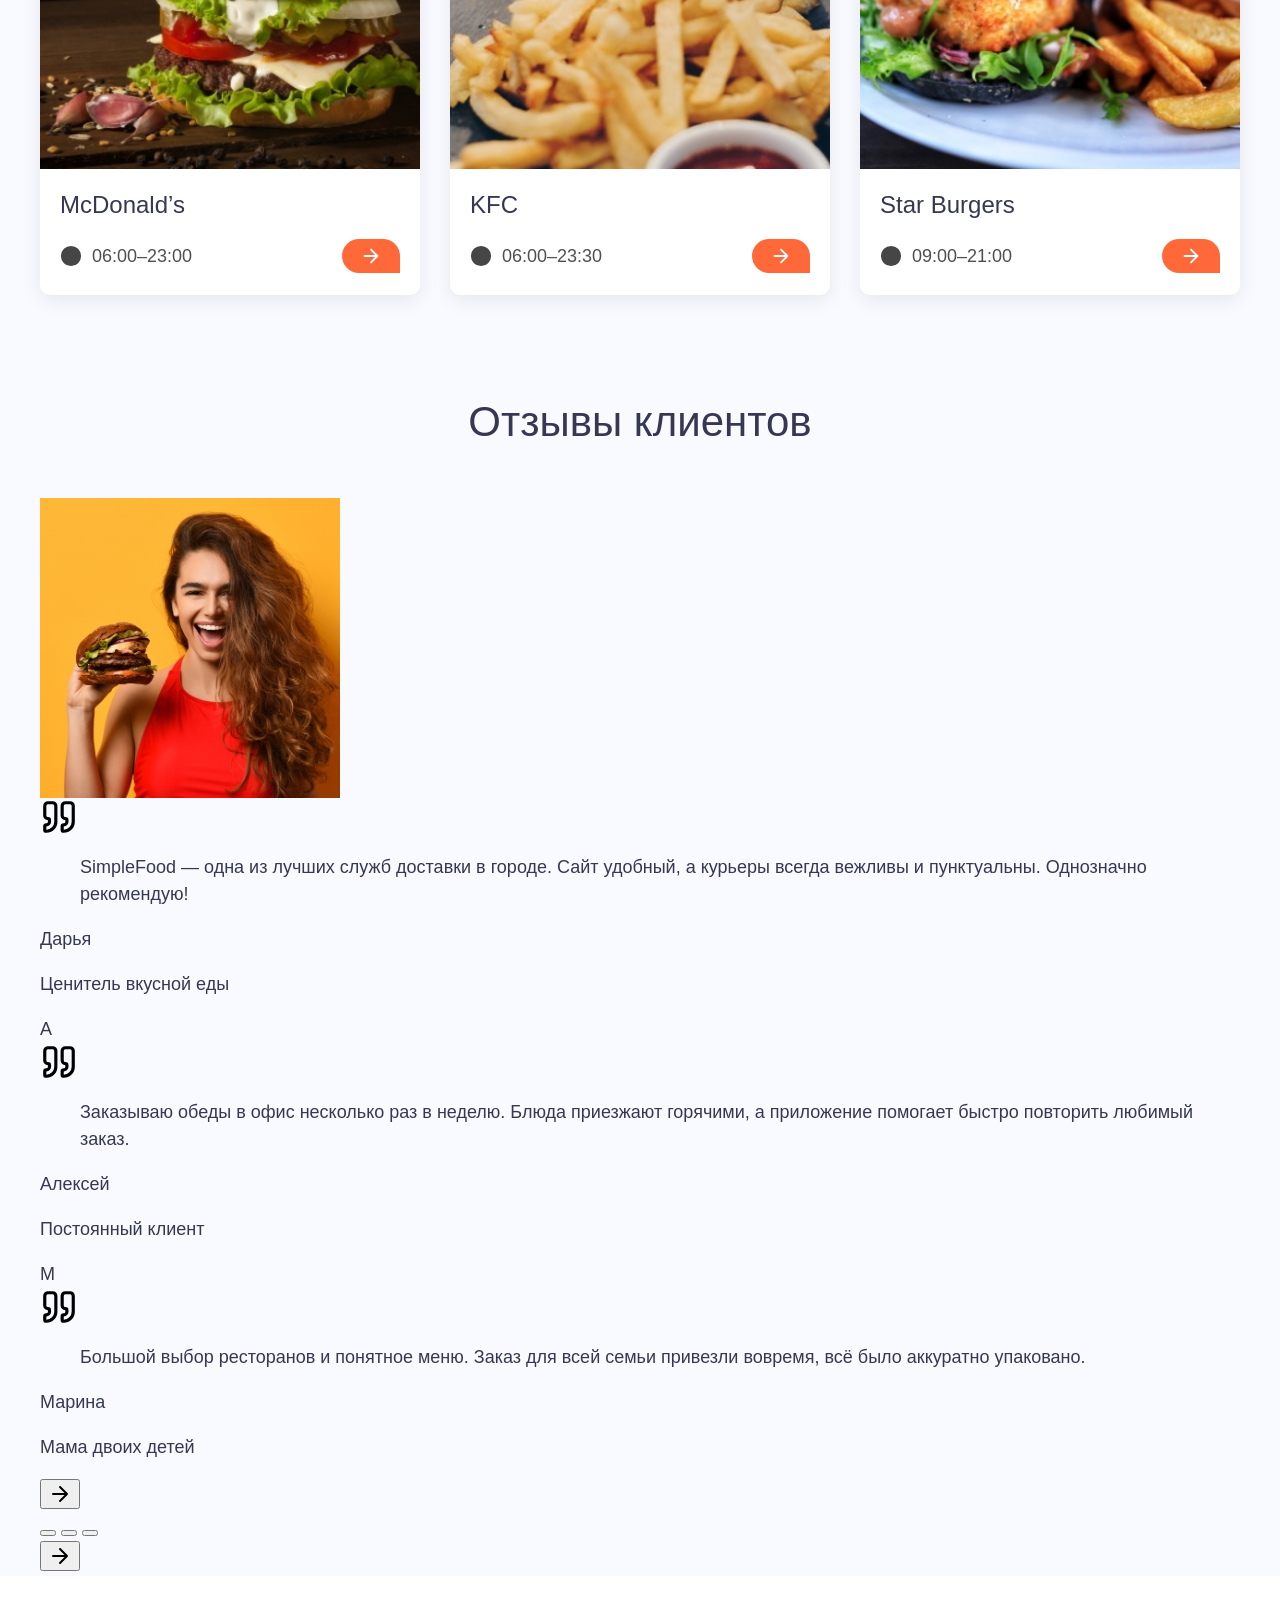
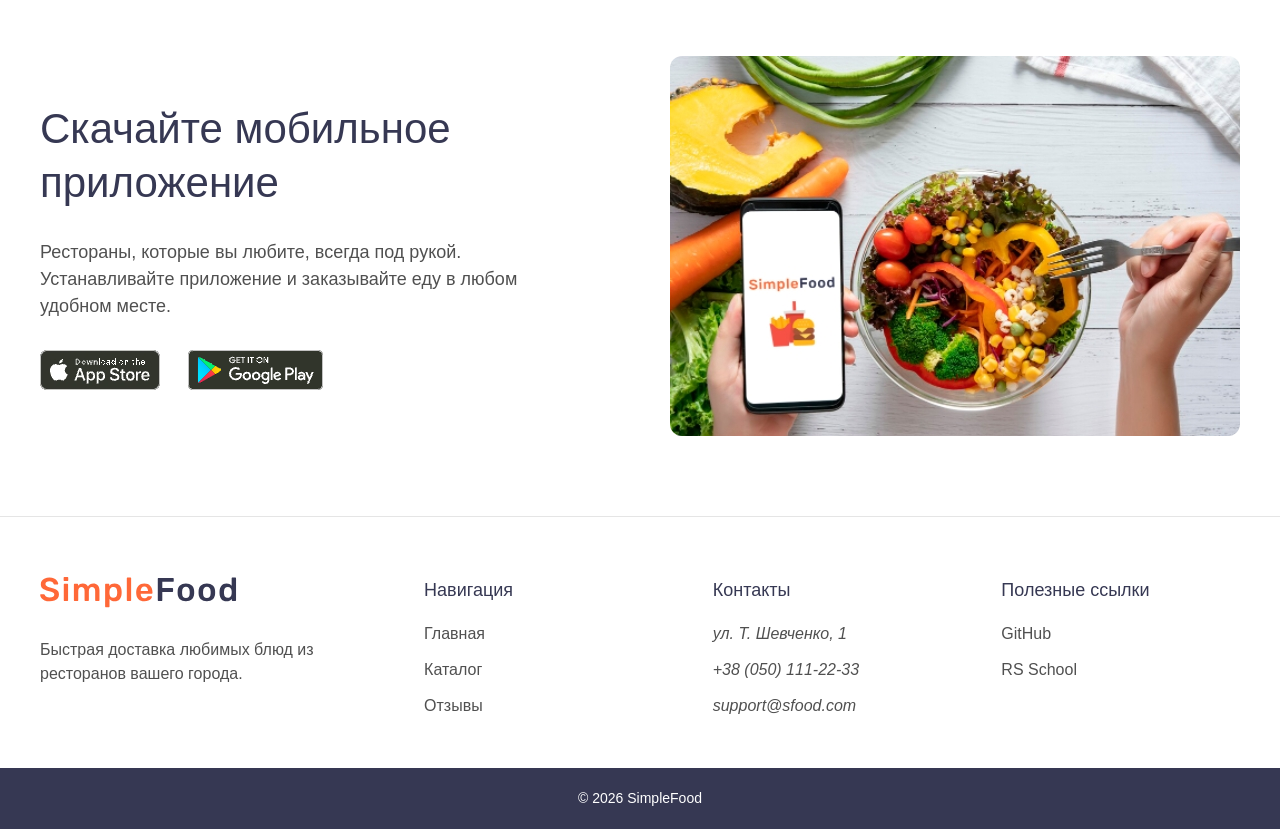
==== commit ef665fd2: "feat: add customer reviews carousel markup" ====
--- a/index.html
+++ b/index.html
@@ -217,6 +217,71 @@
       </div>
     </section>
 
+    <section class="reviews" id="reviews">
+      <div class="container">
+        <h2 class="section-title">Отзывы клиентов</h2>
+        <div class="reviews__carousel">
+          <div class="reviews__viewport" aria-live="polite">
+            <ul class="reviews__track">
+              <li class="reviews__slide reviews__slide--active">
+                <article class="review">
+                  <img class="review__avatar" src="assets/images/reviews/customer.jpg" width="300" height="300" alt="Клиент SimpleFood Дарья">
+                  <div class="review__content">
+                    <img class="review__quote" src="assets/icons/quote.svg" width="38" height="38" alt="" aria-hidden="true">
+                    <blockquote class="review__text">
+                      <p>SimpleFood — одна из лучших служб доставки в городе. Сайт удобный, а курьеры всегда вежливы и пунктуальны. Однозначно рекомендую!</p>
+                    </blockquote>
+                    <p class="review__author">Дарья</p>
+                    <p class="review__role">Ценитель вкусной еды</p>
+                  </div>
+                </article>
+              </li>
+              <li class="reviews__slide">
+                <article class="review">
+                  <div class="review__avatar review__avatar--initials" aria-hidden="true">А</div>
+                  <div class="review__content">
+                    <img class="review__quote" src="assets/icons/quote.svg" width="38" height="38" alt="" aria-hidden="true">
+                    <blockquote class="review__text">
+                      <p>Заказываю обеды в офис несколько раз в неделю. Блюда приезжают горячими, а приложение помогает быстро повторить любимый заказ.</p>
+                    </blockquote>
+                    <p class="review__author">Алексей</p>
+                    <p class="review__role">Постоянный клиент</p>
+                  </div>
+                </article>
+              </li>
+              <li class="reviews__slide">
+                <article class="review">
+                  <div class="review__avatar review__avatar--initials" aria-hidden="true">М</div>
+                  <div class="review__content">
+                    <img class="review__quote" src="assets/icons/quote.svg" width="38" height="38" alt="" aria-hidden="true">
+                    <blockquote class="review__text">
+                      <p>Большой выбор ресторанов и понятное меню. Заказ для всей семьи привезли вовремя, всё было аккуратно упаковано.</p>
+                    </blockquote>
+                    <p class="review__author">Марина</p>
+                    <p class="review__role">Мама двоих детей</p>
+                  </div>
+                </article>
+              </li>
+            </ul>
+          </div>
+
+          <div class="reviews__controls">
+            <button class="reviews__arrow reviews__arrow--previous" type="button" aria-label="Предыдущий отзыв">
+              <img src="assets/icons/arrow-right.svg" width="24" height="24" alt="" aria-hidden="true">
+            </button>
+            <div class="reviews__pagination" role="group" aria-label="Выбор отзыва">
+              <button class="reviews__dot reviews__dot--active" type="button" aria-label="Показать отзыв 1" aria-current="true"></button>
+              <button class="reviews__dot" type="button" aria-label="Показать отзыв 2"></button>
+              <button class="reviews__dot" type="button" aria-label="Показать отзыв 3"></button>
+            </div>
+            <button class="reviews__arrow" type="button" aria-label="Следующий отзыв">
+              <img src="assets/icons/arrow-right.svg" width="24" height="24" alt="" aria-hidden="true">
+            </button>
+          </div>
+        </div>
+      </div>
+    </section>
+
     <section class="mobile-app">
       <div class="container mobile-app__container">
         <div class="mobile-app__content">
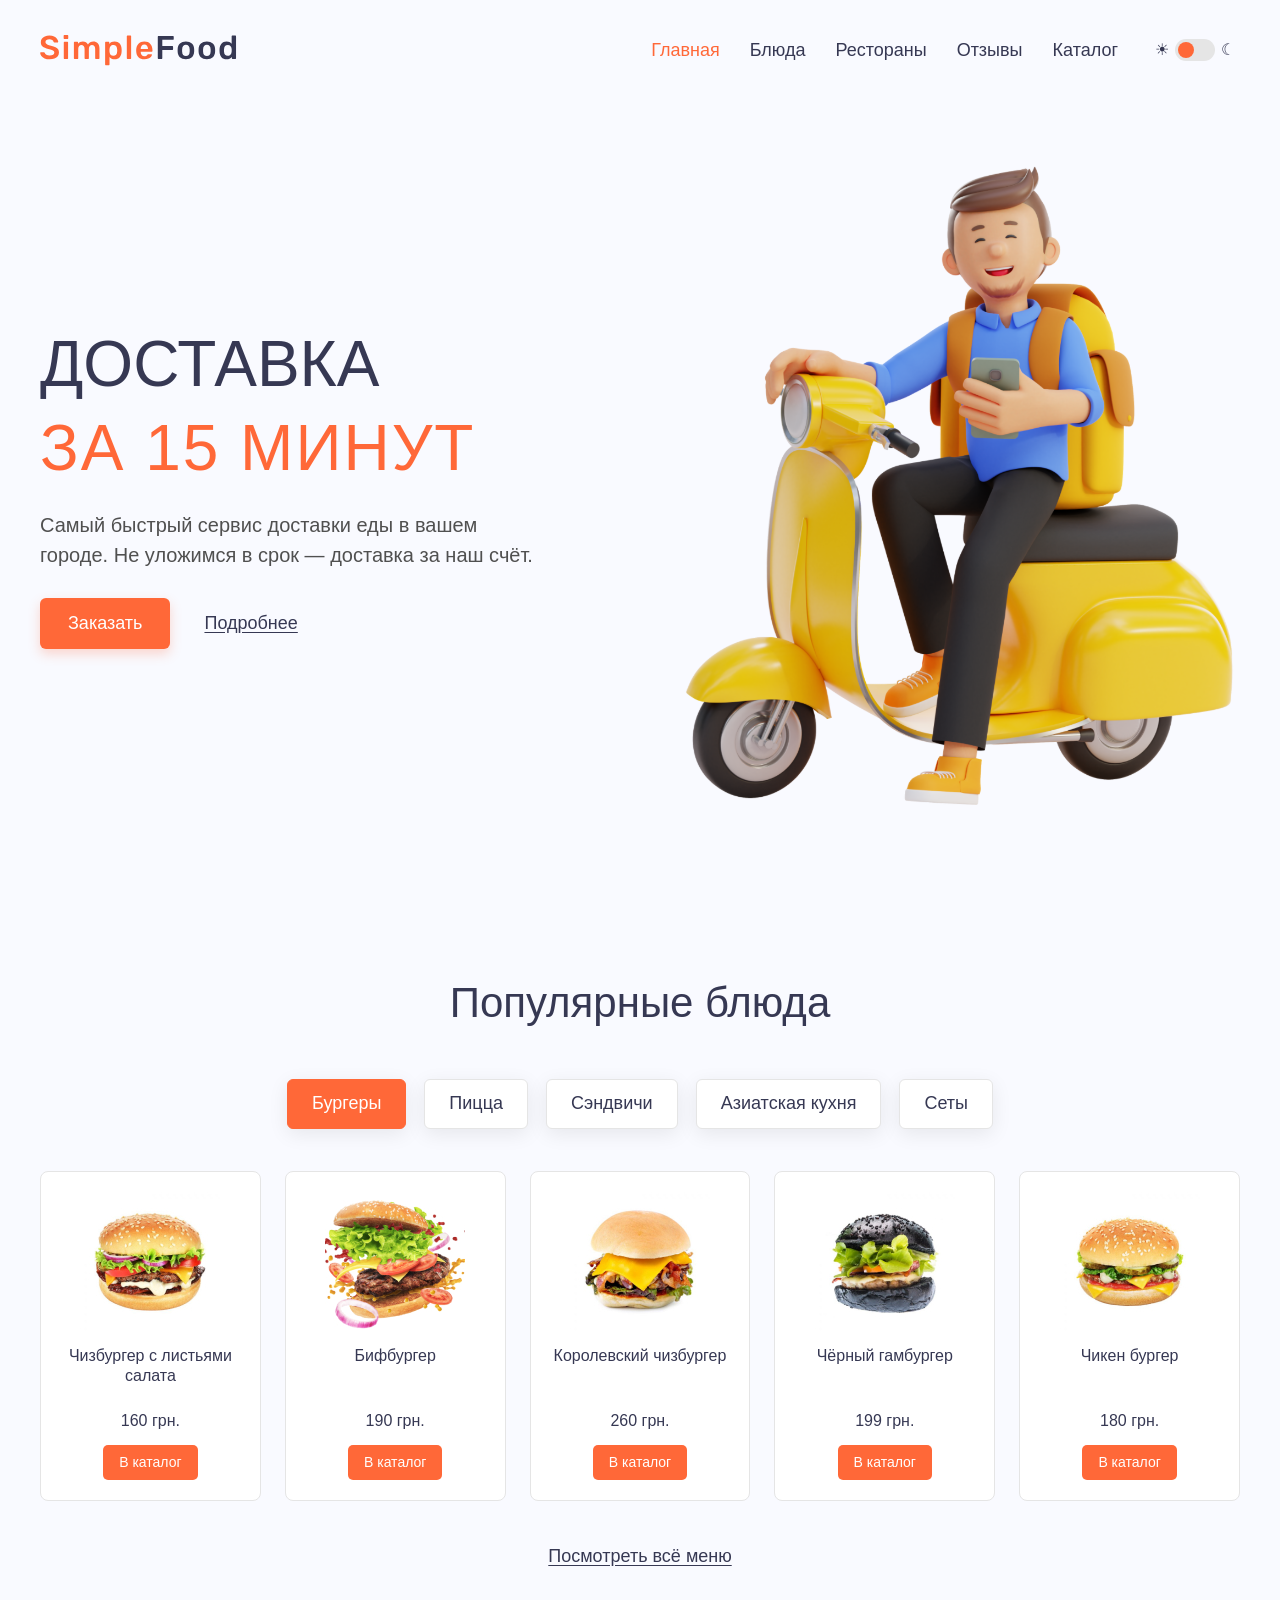
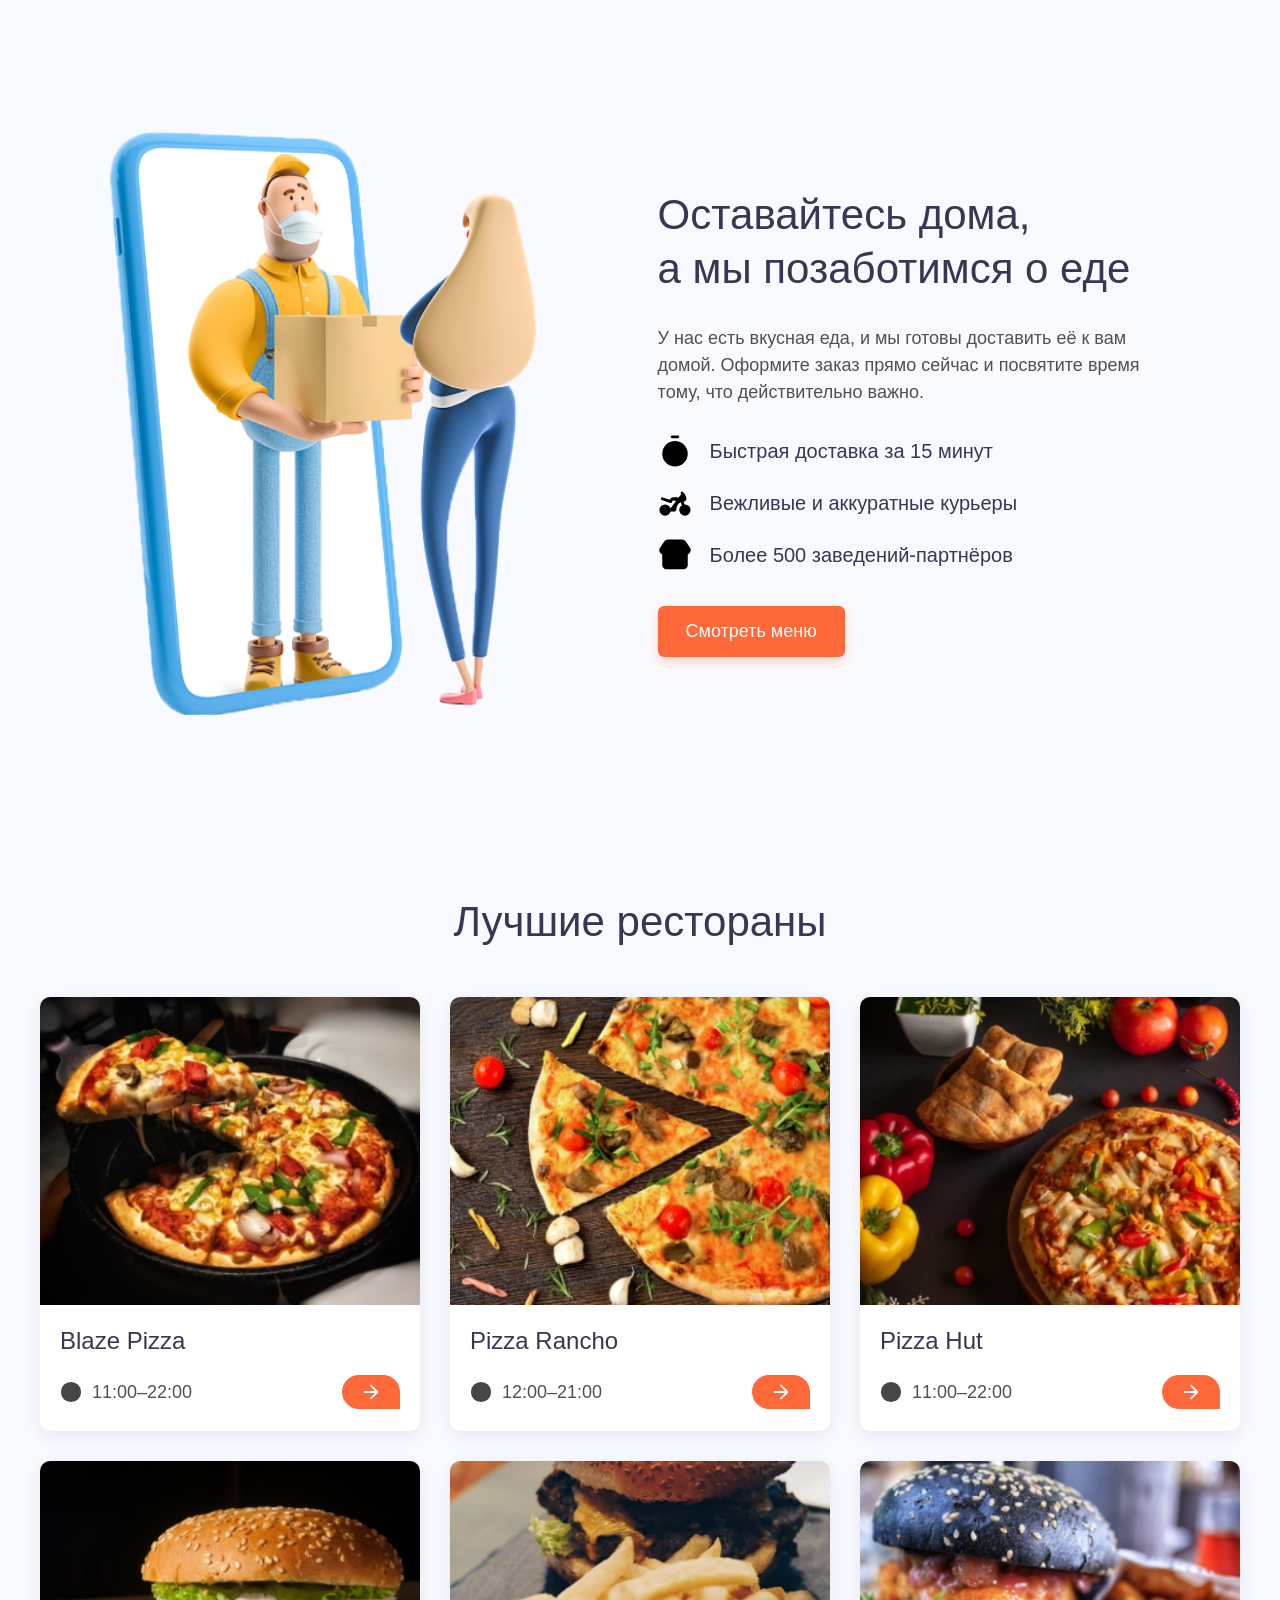
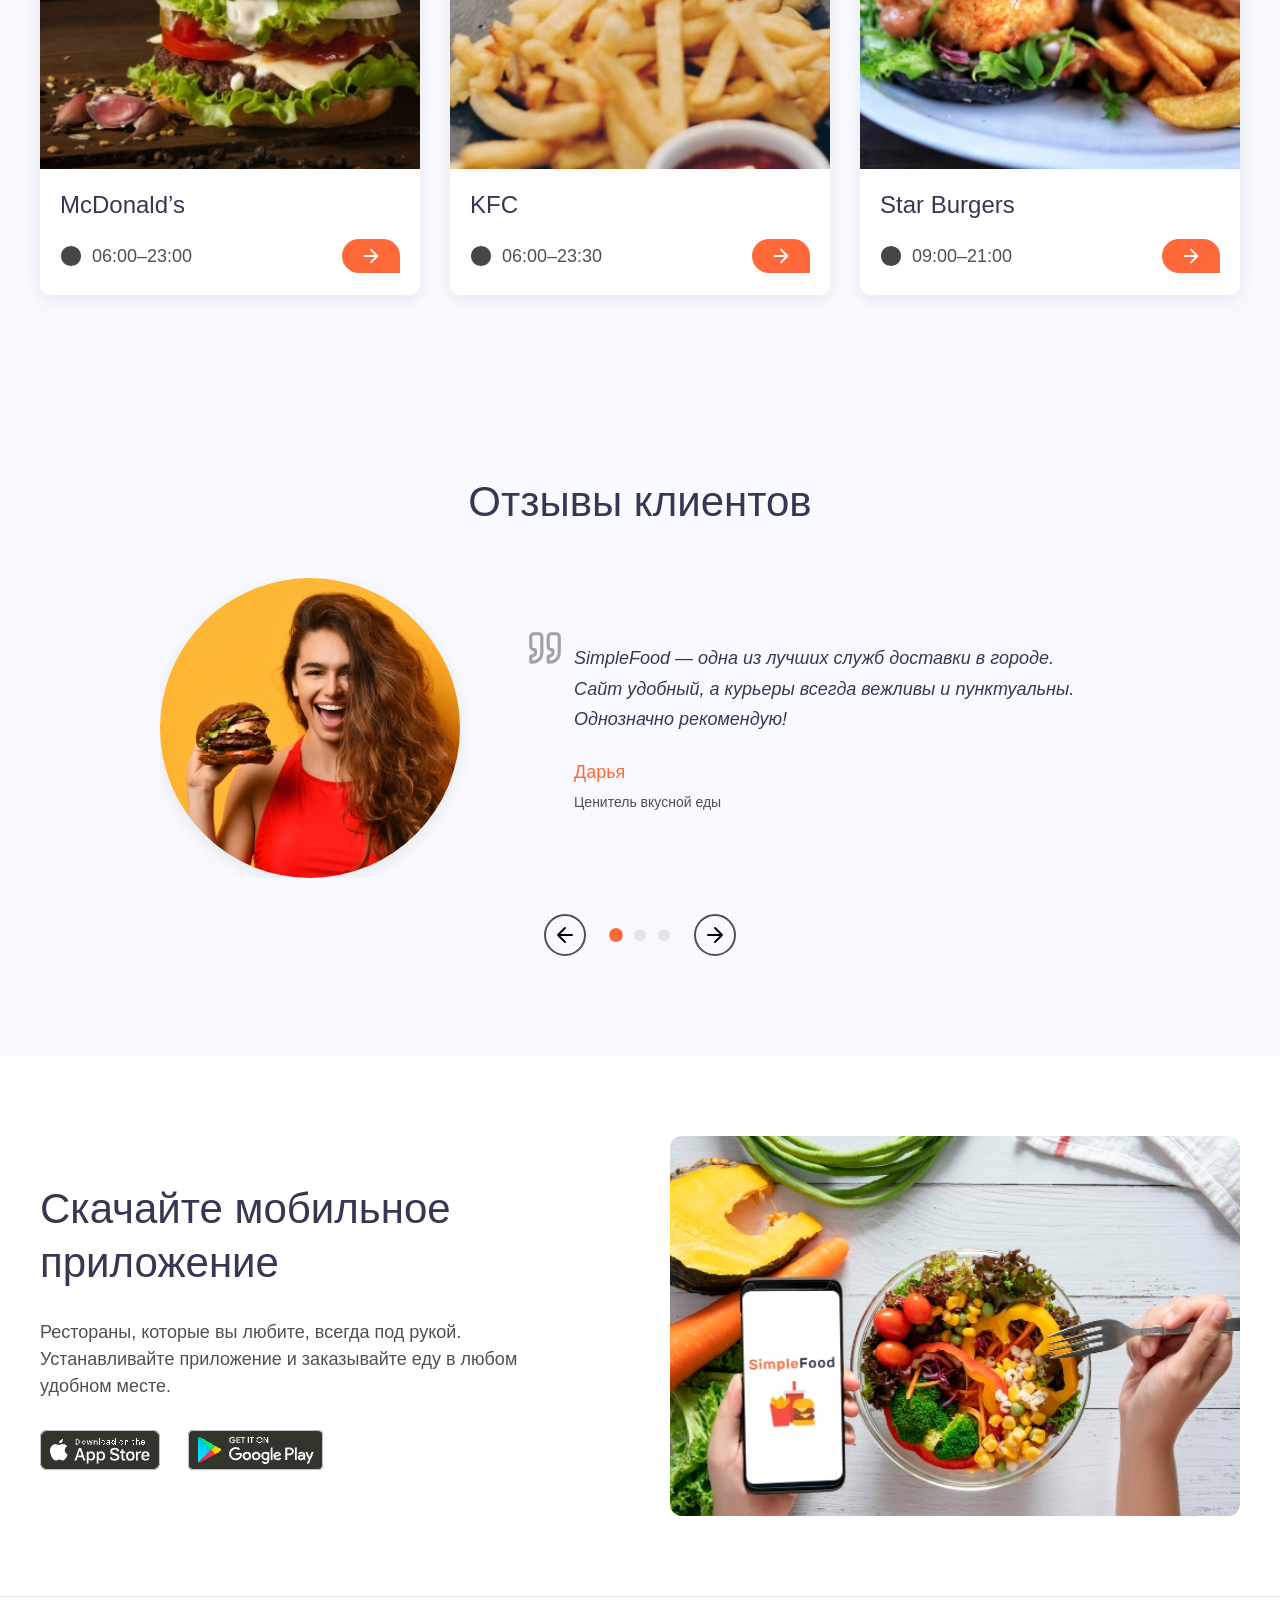
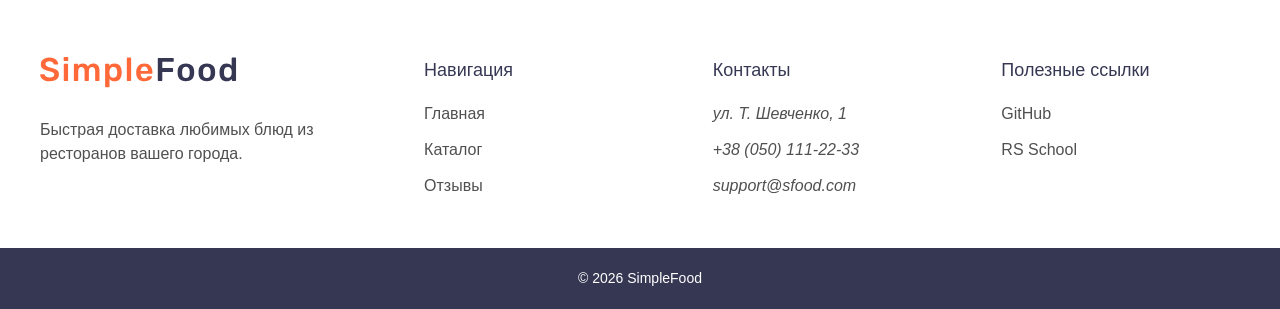
==== commit 5153dd70: "feat: add persistent light and dark themes" ====
--- a/index.html
+++ b/index.html
@@ -3,9 +3,11 @@
 <head>
   <meta charset="UTF-8">
   <meta name="viewport" content="width=device-width, initial-scale=1.0">
+  <meta name="theme-color" content="#f9faff">
   <meta name="description" content="SimpleFood — сервис быстрой доставки любимых блюд из ресторанов города.">
   <title>SimpleFood — доставка еды</title>
   <link rel="icon" href="assets/icons/favicon.svg" type="image/svg+xml">
+  <script src="js/theme.js"></script>
   <link rel="stylesheet" href="css/style.css">
 </head>
 <body>
--- a/css/style.css
+++ b/css/style.css
@@ -65,6 +65,7 @@
   font-family: "Rubik", Arial, sans-serif;
   font-size: 18px;
   line-height: 1.5;
+  transition: color 0.25s ease, background-color 0.25s ease;
 }
 
 main {
@@ -115,6 +116,7 @@
   z-index: 10;
   background-color: var(--color-background);
   border-bottom: 1px solid transparent;
+  transition: background-color 0.25s ease, border-color 0.25s ease;
 }
 
 .header__container {
@@ -356,7 +358,7 @@
   border: 1px solid var(--color-border);
   border-radius: 8px;
   text-align: center;
-  transition: border-color 0.25s ease, box-shadow 0.25s ease, transform 0.25s ease;
+  transition: background-color 0.25s ease, border-color 0.25s ease, box-shadow 0.25s ease, transform 0.25s ease;
 }
 
 .product-card:hover {
@@ -471,7 +473,7 @@
   background-color: var(--color-surface);
   border-radius: 10px;
   box-shadow: var(--shadow);
-  transition: box-shadow 0.25s ease, transform 0.25s ease;
+  transition: background-color 0.25s ease, box-shadow 0.25s ease, transform 0.25s ease;
 }
 
 .restaurant-card:hover {
@@ -546,9 +548,172 @@
   filter: brightness(0) invert(1);
 }
 
+.reviews {
+  padding-block: 80px 100px;
+}
+
+.reviews__carousel {
+  max-width: 960px;
+  margin-inline: auto;
+}
+
+.reviews__viewport {
+  overflow: hidden;
+}
+
+.reviews__track {
+  display: grid;
+}
+
+.reviews__slide {
+  display: none;
+}
+
+.reviews__slide--active {
+  display: block;
+}
+
+.review {
+  display: grid;
+  grid-template-columns: 300px minmax(0, 1fr);
+  align-items: center;
+  gap: clamp(45px, 8vw, 90px);
+}
+
+.review__avatar {
+  width: 300px;
+  height: 300px;
+  object-fit: cover;
+  border-radius: 50%;
+  box-shadow: var(--shadow);
+}
+
+.review__avatar--initials {
+  display: grid;
+  place-items: center;
+  color: #ffffff;
+  background: linear-gradient(135deg, var(--color-accent), #ffb18f);
+  font-size: 96px;
+  font-weight: 500;
+}
+
+.review__content {
+  position: relative;
+  padding-inline: 24px;
+}
+
+.review__quote {
+  position: absolute;
+  top: -14px;
+  left: -24px;
+  width: 38px;
+  height: 38px;
+  color: var(--color-muted);
+  opacity: 0.35;
+}
+
+.review__text {
+  margin: 0 0 24px;
+  font-style: italic;
+  line-height: 1.7;
+}
+
+.review__text p {
+  margin: 0;
+}
+
+.review__author {
+  margin-bottom: 6px;
+  color: var(--color-accent);
+  font-weight: 500;
+}
+
+.review__role {
+  margin: 0;
+  color: var(--color-muted);
+  font-size: 14px;
+}
+
+.reviews__controls {
+  margin-top: 36px;
+  display: flex;
+  align-items: center;
+  justify-content: center;
+  gap: 24px;
+}
+
+.reviews__arrow {
+  width: 42px;
+  height: 42px;
+  padding: 0;
+  display: inline-flex;
+  align-items: center;
+  justify-content: center;
+  color: var(--color-text);
+  background-color: transparent;
+  border: 2px solid var(--color-muted);
+  border-radius: 50%;
+  cursor: pointer;
+  transition: color 0.25s ease, background-color 0.25s ease, border-color 0.25s ease;
+}
+
+.reviews__arrow:hover {
+  color: #ffffff;
+  background-color: var(--color-accent);
+  border-color: var(--color-accent);
+}
+
+.reviews__arrow img {
+  width: 24px;
+  height: 24px;
+}
+
+.reviews__arrow:hover img {
+  filter: brightness(0) invert(1);
+}
+
+.reviews__arrow--previous img {
+  transform: rotate(180deg);
+}
+
+.reviews__arrow:focus-visible,
+.reviews__dot:focus-visible {
+  outline: 2px solid var(--color-accent);
+  outline-offset: 3px;
+}
+
+.reviews__pagination {
+  display: flex;
+  align-items: center;
+  gap: 12px;
+}
+
+.reviews__dot {
+  width: 12px;
+  height: 12px;
+  padding: 0;
+  background-color: var(--color-border);
+  border: 0;
+  border-radius: 50%;
+  cursor: pointer;
+  transition: background-color 0.25s ease, transform 0.25s ease;
+}
+
+.reviews__dot:hover,
+.reviews__dot--active {
+  background-color: var(--color-accent);
+  transform: scale(1.15);
+}
+
+[data-theme="dark"] .review__quote,
+[data-theme="dark"] .reviews__arrow img {
+  filter: brightness(0) invert(1);
+}
+
 .mobile-app {
   padding-block: 80px;
   background-color: var(--color-surface);
+  transition: background-color 0.25s ease;
 }
 
 .mobile-app__container {
@@ -638,7 +803,9 @@
   justify-content: center;
   color: #ffffff;
   background-color: var(--color-accent);
+  border: 0;
   border-radius: 6px;
+  cursor: pointer;
   box-shadow: 0 5px 12px rgb(255 104 56 / 25%);
   transition: background-color 0.25s ease, box-shadow 0.25s ease;
 }
@@ -658,12 +825,141 @@
 
 .breadcrumbs a:hover {
   color: var(--color-accent);
+}
+
+.catalog {
+  padding-block: 40px 100px;
+}
+
+.catalog__title {
+  margin-bottom: 36px;
+}
+
+.catalog__categories {
+  margin-bottom: 48px;
+  display: flex;
+  align-items: center;
+  justify-content: center;
+  gap: 16px;
+}
+
+.catalog__category {
+  min-height: 48px;
+  padding: 10px 24px;
+  color: var(--color-text);
+  background-color: var(--color-surface);
+  border: 1px solid var(--color-border);
+  border-radius: 24px;
+  cursor: pointer;
+  white-space: nowrap;
+  transition: color 0.25s ease, background-color 0.25s ease, border-color 0.25s ease;
+}
+
+.catalog__category:hover,
+.catalog__category--active {
+  color: #ffffff;
+  background-color: var(--color-accent);
+  border-color: var(--color-accent);
+}
+
+.catalog__category:focus-visible,
+.catalog-card:focus-within {
+  outline: 2px solid var(--color-accent);
+  outline-offset: 3px;
+}
+
+.catalog__grid {
+  display: grid;
+  grid-template-columns: repeat(4, minmax(0, 1fr));
+  gap: 28px;
+}
+
+.catalog__additional-card {
+  display: none;
+}
+
+.catalog-card {
+  height: 100%;
+  min-height: 390px;
+  padding: 24px 20px;
+  display: flex;
+  flex-direction: column;
+  align-items: center;
+  background-color: var(--color-surface);
+  border: 1px solid var(--color-border);
+  border-radius: 10px;
+  box-shadow: 0 3px 12px rgb(0 0 0 / 5%);
+  transition: background-color 0.25s ease, border-color 0.25s ease, box-shadow 0.25s ease, transform 0.25s ease;
+}
+
+.catalog-card:hover {
+  border-color: var(--color-accent);
+  box-shadow: var(--shadow);
+  transform: translateY(-4px);
+}
+
+.catalog-card__image {
+  width: 140px;
+  height: 140px;
+  margin-bottom: 20px;
+  object-fit: cover;
+}
+
+.catalog-card__content {
+  width: 100%;
+  flex-grow: 1;
+  display: flex;
+  flex-direction: column;
+}
+
+.catalog-card__title {
+  margin: 0 0 10px;
+  font-size: 20px;
+  font-weight: 500;
+  line-height: 1.3;
+}
+
+.catalog-card__description {
+  margin-bottom: 20px;
+  color: var(--color-muted);
+  font-size: 15px;
+  line-height: 1.45;
+}
+
+.catalog-card__details {
+  margin-top: auto;
+  display: flex;
+  align-items: center;
+  justify-content: space-between;
+  gap: 14px;
+  color: var(--color-muted);
+  font-size: 15px;
+}
+
+.catalog-card__details strong {
+  color: var(--color-text);
+  font-size: 17px;
+  font-weight: 500;
+}
+
+.catalog__more {
+  margin: 45px auto 0;
+  display: flex;
 }
 
 .footer {
   padding-top: 60px;
   background-color: var(--color-surface);
   border-top: 1px solid var(--color-border);
+  transition: background-color 0.25s ease, border-color 0.25s ease;
+}
+
+[data-theme="dark"] .logo__image {
+  filter: brightness(0) invert(1);
+}
+
+[data-theme="dark"] .benefits__item img {
+  filter: brightness(0) invert(1);
 }
 
 .footer__content {
@@ -748,10 +1044,16 @@
     width: min(46%, 450px);
   }
 
-  .category-list {
+  .category-list,
+  .catalog__categories {
     justify-content: flex-start;
     overflow-x: auto;
     padding: 4px 2px 14px;
+  }
+
+  .catalog__grid {
+    grid-template-columns: repeat(3, minmax(0, 1fr));
+    gap: 20px;
   }
 
   .product-grid {
@@ -831,9 +1133,18 @@
     margin-bottom: 30px;
   }
 
-  .product-grid {
+  .product-grid,
+  .catalog__grid {
     grid-template-columns: repeat(2, minmax(0, 1fr));
     gap: 18px;
+  }
+
+  .catalog {
+    padding-block: 30px 70px;
+  }
+
+  .catalog-card {
+    min-height: 400px;
   }
 
   .benefits__container {
@@ -854,8 +1165,23 @@
   }
 
   .restaurants,
+  .reviews,
   .mobile-app {
     padding-block: 60px;
+  }
+
+  .review {
+    grid-template-columns: 240px minmax(0, 1fr);
+    gap: 45px;
+  }
+
+  .review__avatar {
+    width: 240px;
+    height: 240px;
+  }
+
+  .review__avatar--initials {
+    font-size: 76px;
   }
 
   .mobile-app__container {
@@ -948,7 +1274,11 @@
     margin-bottom: 28px;
   }
 
-  .category-list {
+  .category-list,
+  .catalog__categories {
+    flex-wrap: wrap;
+    overflow-x: visible;
+    padding-bottom: 0;
     gap: 10px;
   }
 
@@ -962,6 +1292,39 @@
     gap: 10px;
   }
 
+  .catalog {
+    padding-block: 20px 55px;
+  }
+
+  .catalog__categories {
+    margin-bottom: 30px;
+    gap: 10px;
+  }
+
+  .catalog__category {
+    min-height: 44px;
+    padding: 8px 18px;
+    font-size: 15px;
+  }
+
+  .catalog__grid {
+    grid-template-columns: 1fr;
+    gap: 16px;
+  }
+
+  .catalog-card {
+    min-height: 0;
+    padding: 20px;
+  }
+
+  .catalog-card__description {
+    font-size: 14px;
+  }
+
+  .catalog__more {
+    margin-top: 32px;
+  }
+
   .product-card {
     min-height: 300px;
     padding: 14px 8px;
@@ -995,6 +1358,7 @@
   }
 
   .restaurants,
+  .reviews,
   .mobile-app {
     padding-block: 45px;
   }
@@ -1010,6 +1374,43 @@
 
   .restaurant-card__hours {
     font-size: 16px;
+  }
+
+  .review {
+    display: flex;
+    flex-direction: column;
+    gap: 28px;
+  }
+
+  .review__avatar {
+    width: 180px;
+    height: 180px;
+  }
+
+  .review__avatar--initials {
+    font-size: 58px;
+  }
+
+  .review__content {
+    padding-inline: 22px;
+  }
+
+  .review__quote {
+    left: -2px;
+  }
+
+  .review__text {
+    font-size: 15px;
+  }
+
+  .reviews__controls {
+    margin-top: 28px;
+    gap: 18px;
+  }
+
+  .reviews__arrow {
+    width: 38px;
+    height: 38px;
   }
 
   .mobile-app__stores {
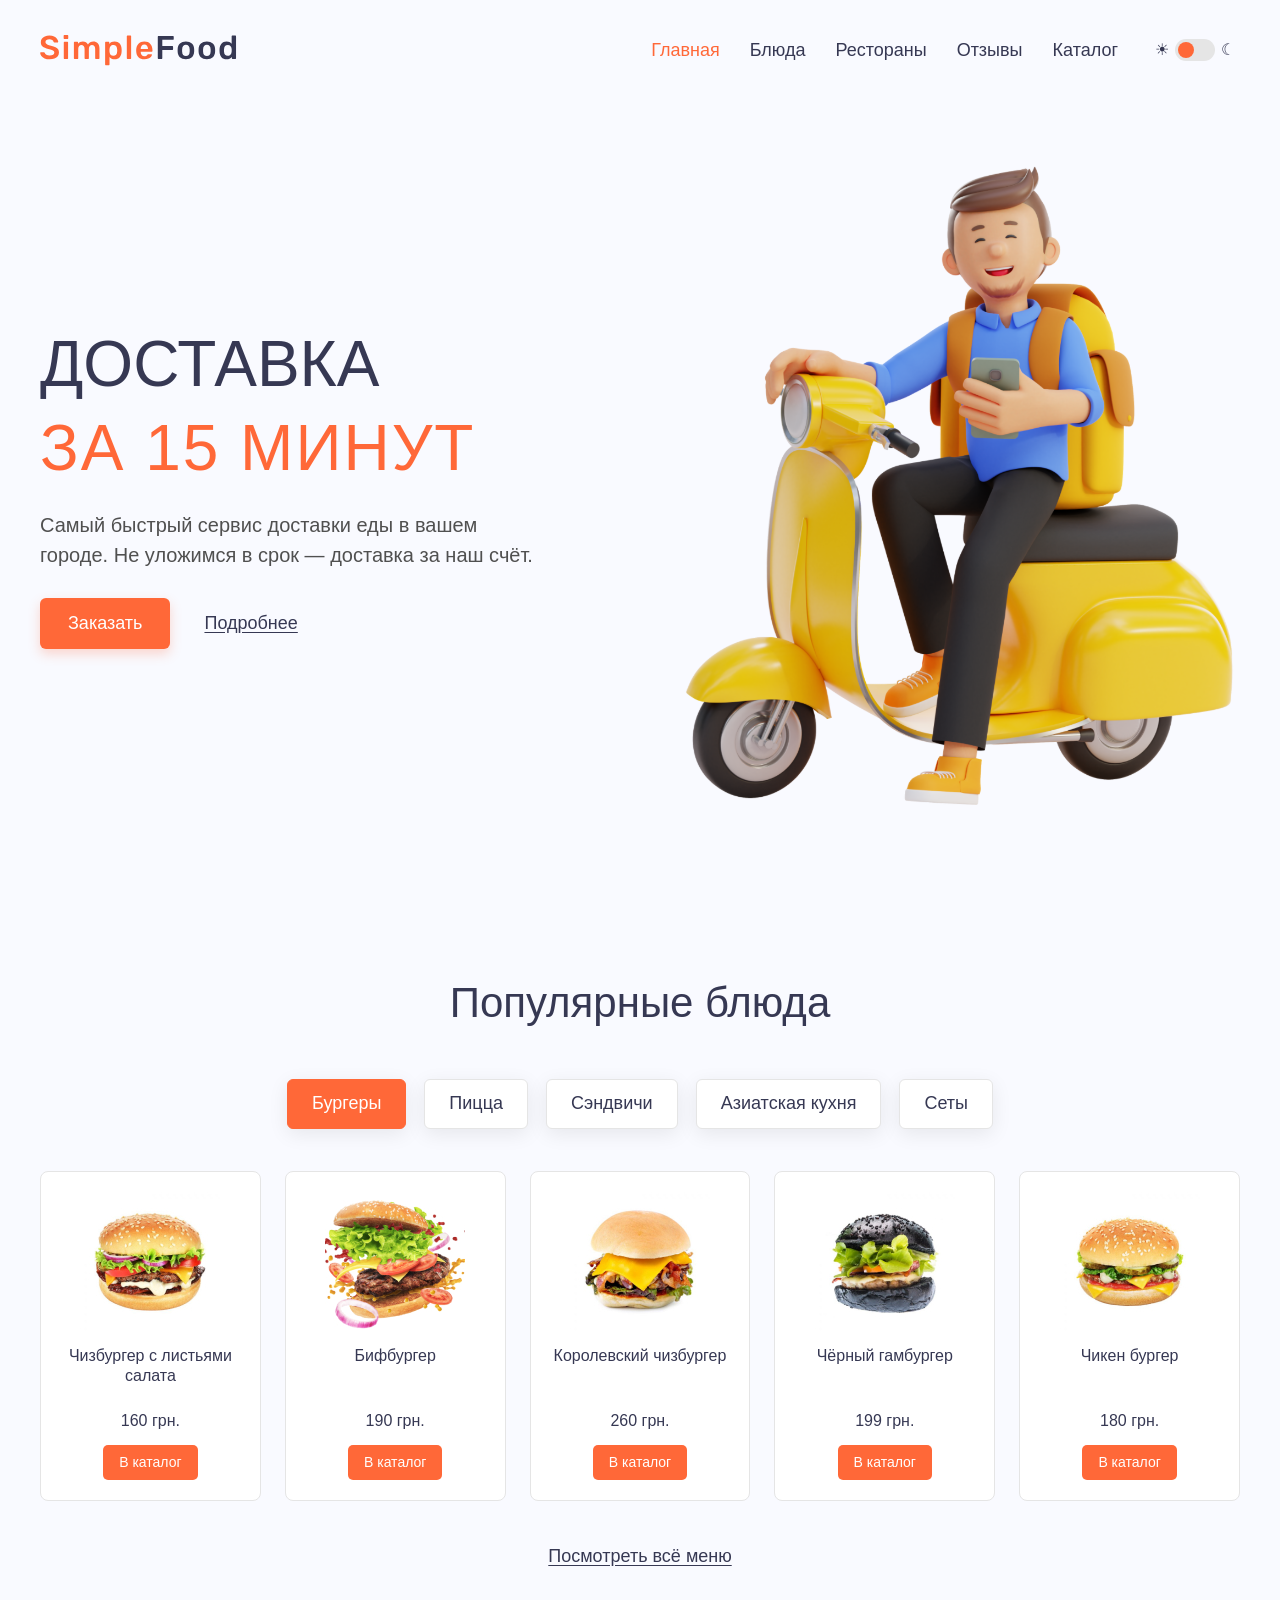
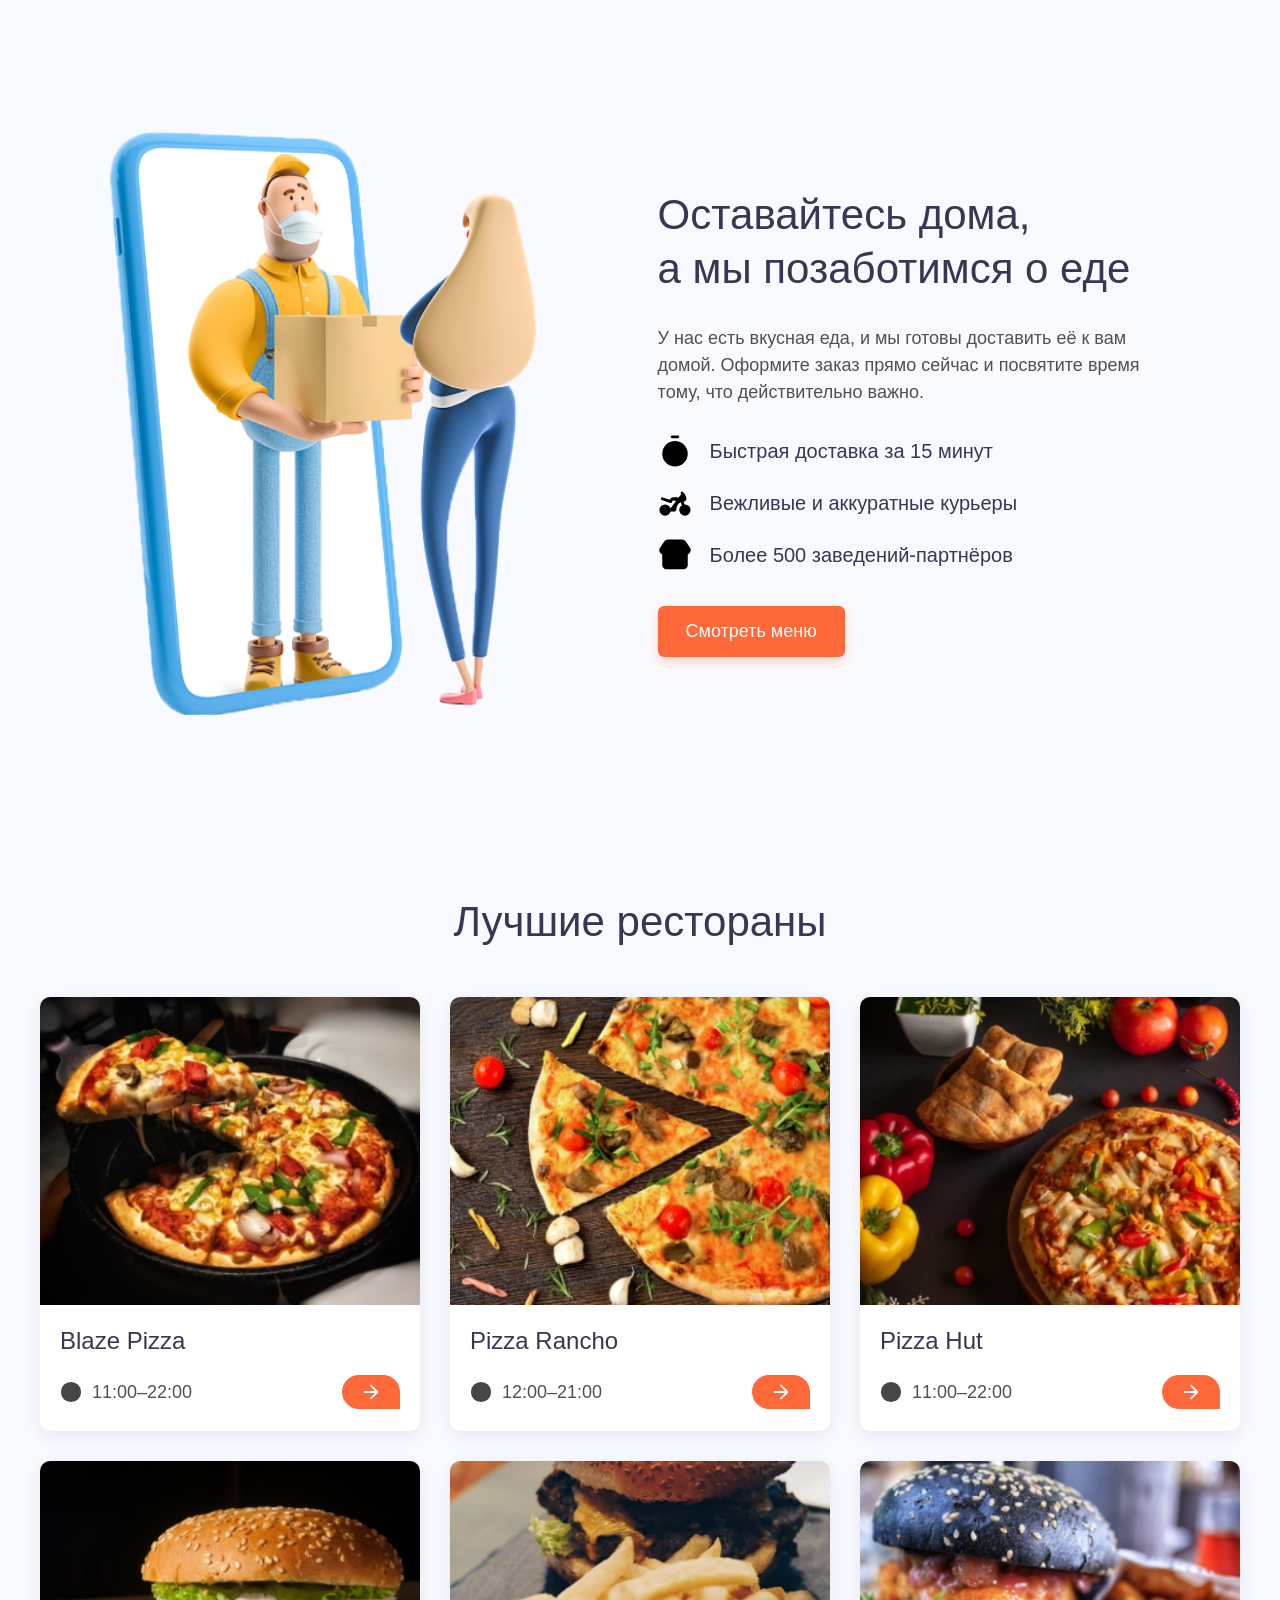
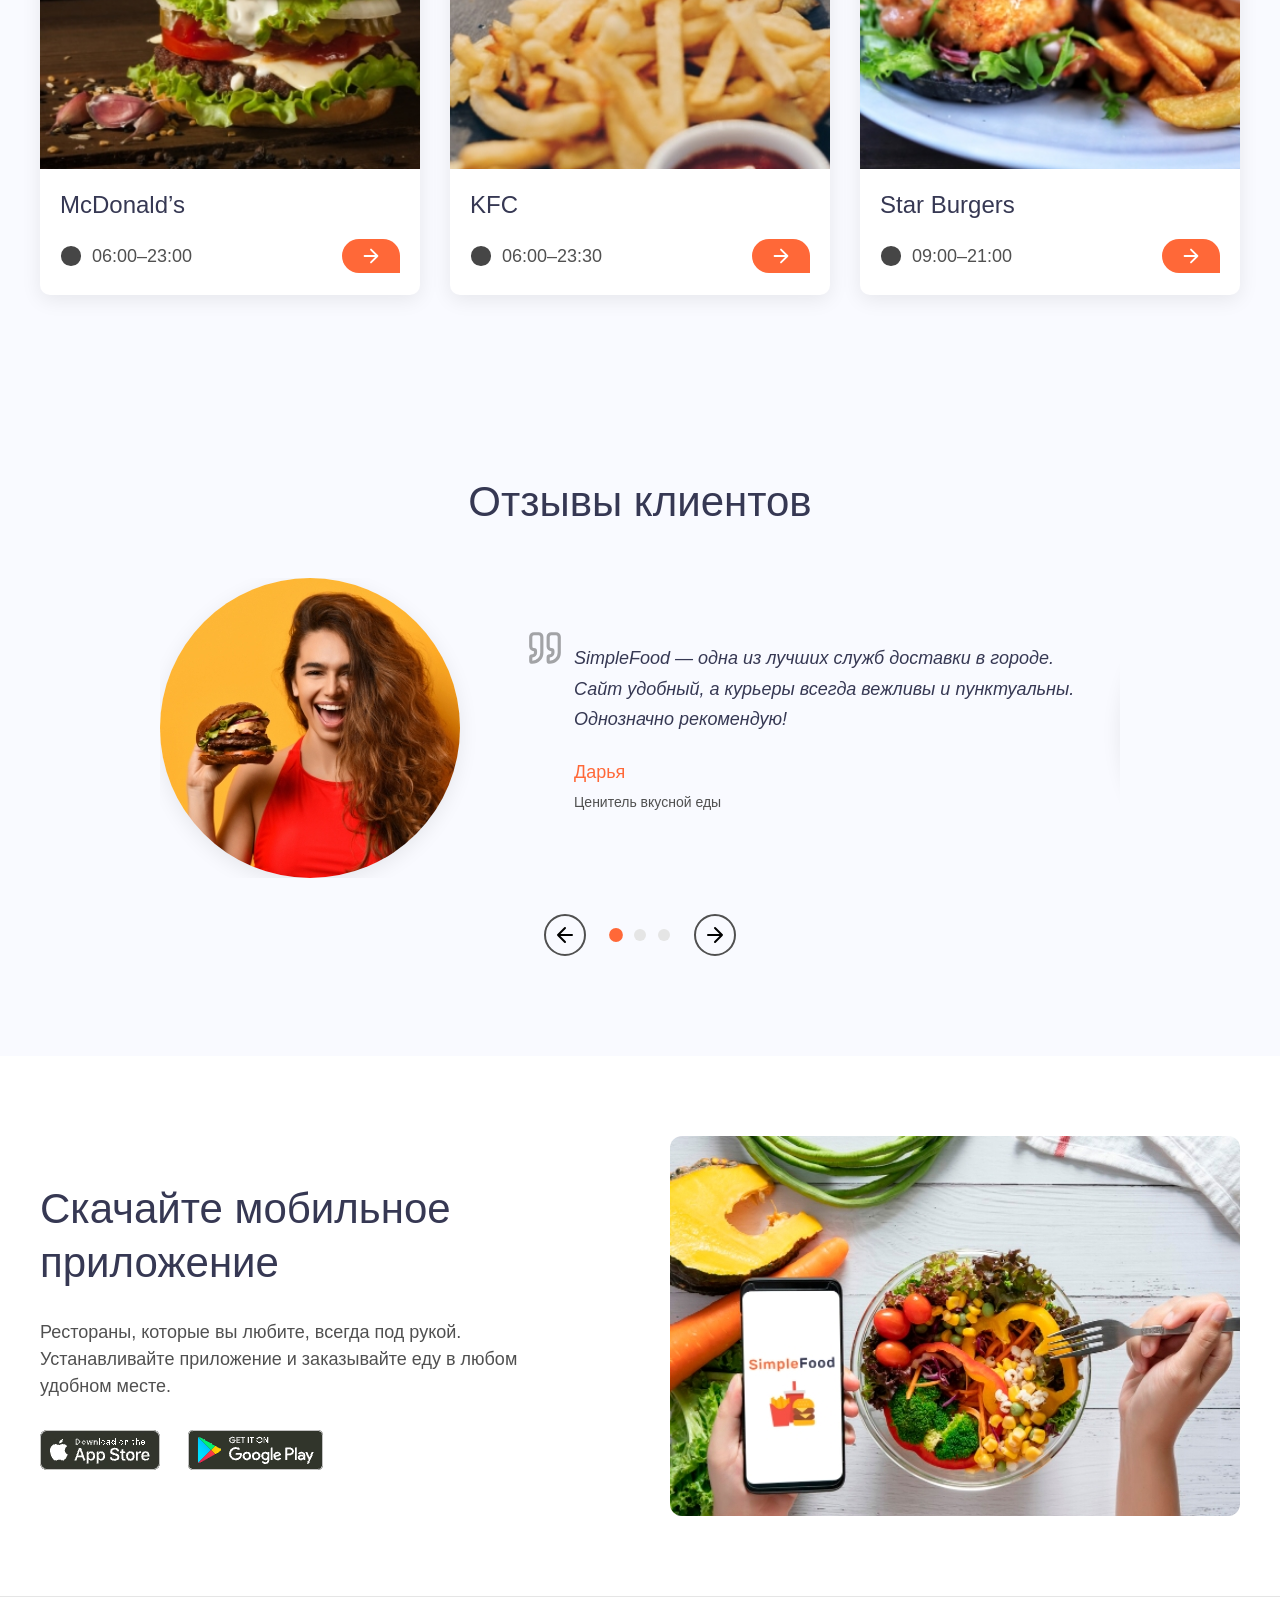
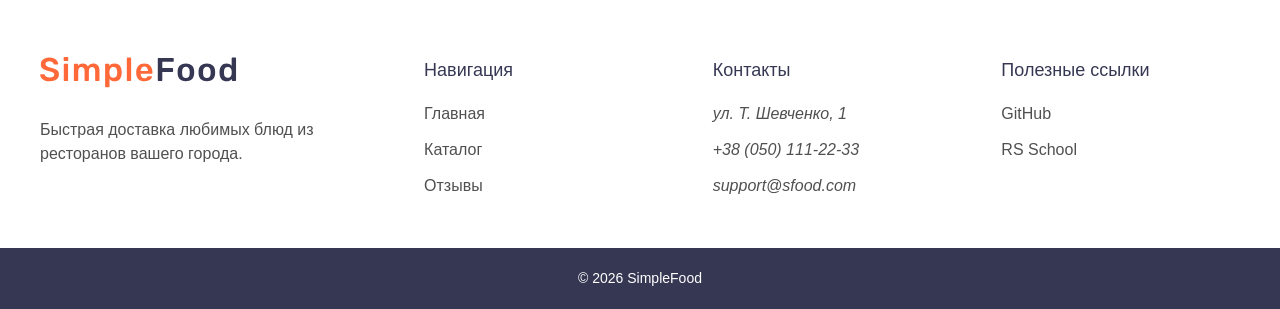
==== commit 8c69e0c4: "feat: implement landing page interactions" ====
--- a/index.html
+++ b/index.html
@@ -9,6 +9,8 @@
   <link rel="icon" href="assets/icons/favicon.svg" type="image/svg+xml">
   <script src="js/theme.js"></script>
   <link rel="stylesheet" href="css/style.css">
+  <script src="js/burger.js" defer></script>
+  <script src="js/carousel.js" defer></script>
 </head>
 <body>
   <header class="header">
--- a/css/style.css
+++ b/css/style.css
@@ -68,6 +68,15 @@
   transition: color 0.25s ease, background-color 0.25s ease;
 }
 
+body.menu-open,
+body.modal-open {
+  overflow: hidden;
+}
+
+[hidden] {
+  display: none !important;
+}
+
 main {
   flex-grow: 1;
 }
@@ -232,6 +241,19 @@
   display: block;
   background-color: currentColor;
   border-radius: 2px;
+  transition: transform 0.3s ease, opacity 0.3s ease;
+}
+
+.burger--active .burger__line:nth-child(1) {
+  transform: translateY(11px) rotate(45deg);
+}
+
+.burger--active .burger__line:nth-child(2) {
+  opacity: 0;
+}
+
+.burger--active .burger__line:nth-child(3) {
+  transform: translateY(-11px) rotate(-45deg);
 }
 
 .hero {
@@ -562,15 +584,14 @@
 }
 
 .reviews__track {
-  display: grid;
+  display: flex;
+  transition: transform 0.45s ease;
+  will-change: transform;
 }
 
 .reviews__slide {
-  display: none;
-}
-
-.reviews__slide--active {
-  display: block;
+  min-width: 100%;
+  flex: 0 0 100%;
 }
 
 .review {
@@ -863,6 +884,7 @@
 }
 
 .catalog__category:focus-visible,
+.catalog-card:focus-visible,
 .catalog-card:focus-within {
   outline: 2px solid var(--color-accent);
   outline-offset: 3px;
@@ -874,10 +896,6 @@
   gap: 28px;
 }
 
-.catalog__additional-card {
-  display: none;
-}
-
 .catalog-card {
   height: 100%;
   min-height: 390px;
@@ -889,6 +907,7 @@
   border: 1px solid var(--color-border);
   border-radius: 10px;
   box-shadow: 0 3px 12px rgb(0 0 0 / 5%);
+  cursor: pointer;
   transition: background-color 0.25s ease, border-color 0.25s ease, box-shadow 0.25s ease, transform 0.25s ease;
 }
 
@@ -947,6 +966,166 @@
   display: flex;
 }
 
+.modal-overlay {
+  position: fixed;
+  inset: 0;
+  z-index: 100;
+  padding: 24px;
+  display: grid;
+  place-items: center;
+  overflow-y: auto;
+  background-color: rgb(20 22 32 / 72%);
+  backdrop-filter: blur(4px);
+  animation: modal-fade-in 0.25s ease;
+}
+
+.product-modal {
+  position: relative;
+  width: min(820px, 100%);
+  max-height: calc(100dvh - 48px);
+  overflow-y: auto;
+  color: var(--color-text);
+  background-color: var(--color-surface);
+  border: 1px solid var(--color-border);
+  border-radius: 18px;
+  box-shadow: 0 20px 70px rgb(0 0 0 / 28%);
+  animation: modal-scale-in 0.25s ease;
+}
+
+.product-modal__close {
+  position: absolute;
+  top: 14px;
+  right: 14px;
+  z-index: 1;
+  width: 42px;
+  height: 42px;
+  padding: 0;
+  color: var(--color-text);
+  background-color: var(--color-background);
+  border: 1px solid var(--color-border);
+  border-radius: 50%;
+  cursor: pointer;
+  font-size: 30px;
+  line-height: 1;
+  transition: color 0.25s ease, background-color 0.25s ease, border-color 0.25s ease;
+}
+
+.product-modal__close:hover,
+.product-modal__close:focus-visible {
+  color: #ffffff;
+  background-color: var(--color-accent);
+  border-color: var(--color-accent);
+}
+
+.product-modal__layout {
+  display: grid;
+  grid-template-columns: minmax(260px, 0.9fr) minmax(0, 1.2fr);
+}
+
+.product-modal__image {
+  width: 100%;
+  height: 100%;
+  min-height: 520px;
+  object-fit: cover;
+  background-color: var(--color-background);
+}
+
+.product-modal__content {
+  padding: 52px 34px 34px;
+}
+
+.product-modal__title {
+  margin: 0 52px 12px 0;
+  font-size: 30px;
+  line-height: 1.2;
+}
+
+.product-modal__description,
+.product-modal__selection {
+  color: var(--color-muted);
+  font-size: 16px;
+}
+
+.product-modal__description {
+  margin-bottom: 26px;
+}
+
+.product-modal__group {
+  min-width: 0;
+  margin: 0 0 22px;
+  padding: 0;
+  border: 0;
+}
+
+.product-modal__legend {
+  margin-bottom: 10px;
+  font-weight: 500;
+}
+
+.product-modal__options {
+  display: flex;
+  flex-wrap: wrap;
+  gap: 8px;
+}
+
+.product-modal__option {
+  min-height: 40px;
+  padding: 7px 14px;
+  color: var(--color-text);
+  background-color: var(--color-background);
+  border: 1px solid var(--color-border);
+  border-radius: 22px;
+  cursor: pointer;
+  font-size: 14px;
+  transition: color 0.25s ease, background-color 0.25s ease, border-color 0.25s ease;
+}
+
+.product-modal__option:hover,
+.product-modal__option--active {
+  color: #ffffff;
+  background-color: var(--color-accent);
+  border-color: var(--color-accent);
+}
+
+.product-modal__option:focus-visible {
+  outline: 2px solid var(--color-accent);
+  outline-offset: 2px;
+}
+
+.product-modal__selection {
+  min-height: 48px;
+  margin-bottom: 18px;
+}
+
+.product-modal__total {
+  padding-top: 18px;
+  display: flex;
+  align-items: center;
+  justify-content: space-between;
+  gap: 18px;
+  border-top: 1px solid var(--color-border);
+}
+
+.product-modal__weight {
+  color: var(--color-muted);
+}
+
+.product-modal__price {
+  color: var(--color-accent);
+  font-size: 25px;
+  font-weight: 500;
+}
+
+@keyframes modal-fade-in {
+  from { opacity: 0; }
+  to { opacity: 1; }
+}
+
+@keyframes modal-scale-in {
+  from { transform: translateY(12px) scale(0.98); opacity: 0; }
+  to { transform: none; opacity: 1; }
+}
+
 .footer {
   padding-top: 60px;
   background-color: var(--color-surface);
@@ -1088,7 +1267,44 @@
   }
 
   .navigation {
-    display: none;
+    position: fixed;
+    top: var(--mobile-menu-top, 80px);
+    right: 0;
+    bottom: 0;
+    left: 0;
+    z-index: 9;
+    margin: 0;
+    padding: 42px 24px;
+    display: block;
+    overflow-y: auto;
+    background-color: var(--color-background);
+    opacity: 0;
+    visibility: hidden;
+    pointer-events: none;
+    transform: translateY(-18px);
+    transition: opacity 0.3s ease, transform 0.3s ease, background-color 0.25s ease, visibility 0s linear 0.3s;
+  }
+
+  .navigation--open {
+    opacity: 1;
+    visibility: visible;
+    pointer-events: auto;
+    transform: translateY(0);
+    transition-delay: 0s;
+  }
+
+  .navigation__list {
+    min-height: 100%;
+    flex-direction: column;
+    justify-content: center;
+    gap: 26px;
+  }
+
+  .navigation__link {
+    display: block;
+    padding: 8px 20px;
+    font-size: 24px;
+    text-align: center;
   }
 
   .header__actions {
@@ -1200,6 +1416,22 @@
     min-height: 360px;
     padding-block: 70px;
   }
+
+  .modal-overlay {
+    padding: 20px;
+  }
+
+  .product-modal__layout {
+    grid-template-columns: minmax(220px, 0.8fr) minmax(0, 1.2fr);
+  }
+
+  .product-modal__image {
+    min-height: 500px;
+  }
+
+  .product-modal__content {
+    padding: 48px 26px 28px;
+  }
 }
 
 @media (max-width: 520px) {
@@ -1261,7 +1493,7 @@
   }
 
   .hero__image {
-    right: -10px;
+    right: 0;
     width: 270px;
   }
 
@@ -1325,6 +1557,54 @@
     margin-top: 32px;
   }
 
+  .modal-overlay {
+    padding: 10px;
+  }
+
+  .product-modal {
+    max-height: calc(100dvh - 20px);
+    border-radius: 14px;
+  }
+
+  .product-modal__layout {
+    display: block;
+  }
+
+  .product-modal__image {
+    height: 220px;
+    min-height: 0;
+  }
+
+  .product-modal__content {
+    padding: 28px 18px 22px;
+  }
+
+  .product-modal__close {
+    top: 10px;
+    right: 10px;
+    background-color: var(--color-surface);
+  }
+
+  .product-modal__title {
+    margin-right: 44px;
+    font-size: 25px;
+  }
+
+  .product-modal__description,
+  .product-modal__selection {
+    font-size: 14px;
+  }
+
+  .product-modal__group {
+    margin-bottom: 18px;
+  }
+
+  .product-modal__option {
+    min-height: 38px;
+    padding-inline: 11px;
+    font-size: 13px;
+  }
+
   .product-card {
     min-height: 300px;
     padding: 14px 8px;
